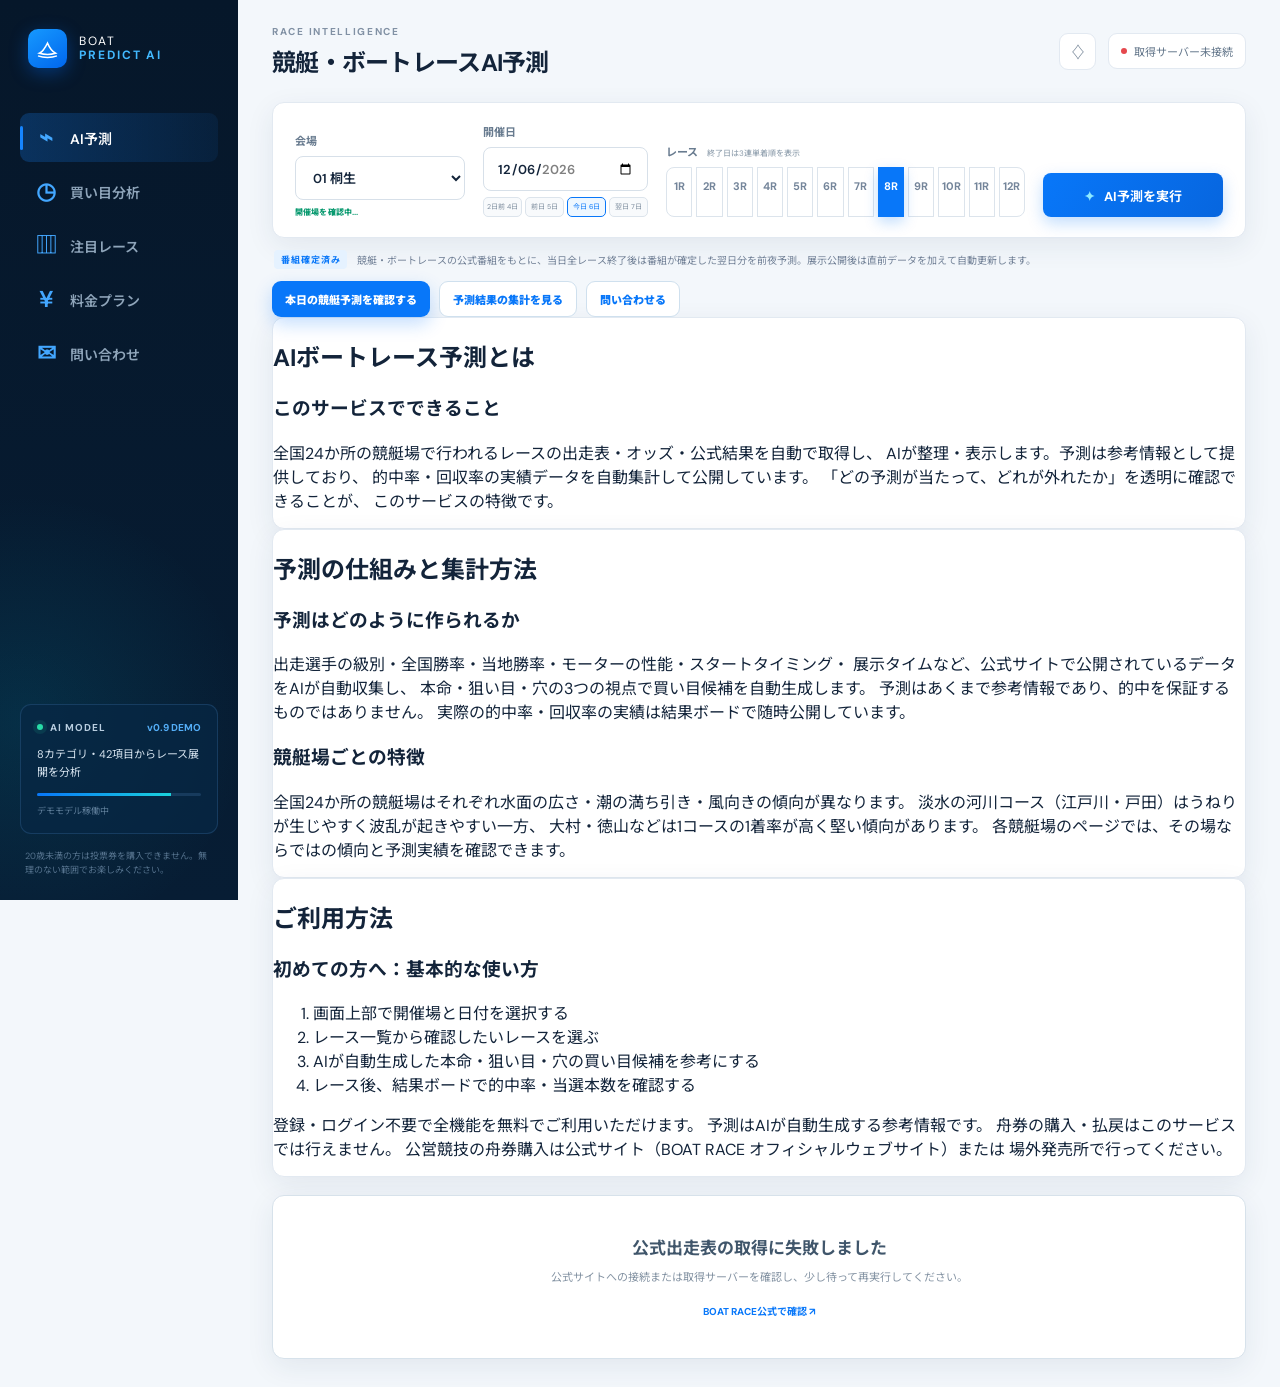
==== index.html @ f6630030 "Add files via upload" ====
<!doctype html>
<html lang="ja">
<head>
  <meta charset="UTF-8">
  <meta name="viewport" content="width=device-width, initial-scale=1.0">
  <meta name="description" content="全国24場対応のボートレース予測AI。競艇の出走表・公式結果・的中率を自動集計し、無料・登録不要で確認できます。まずは本日の開催場を選択。">
  <!-- CRO/SEO改修: 強み・対応エリア・行動喚起を含めてmeta descriptionを更新 -->
  <meta name="keywords" content="競艇,ボートレース,競艇予測,ボートレース予想,競艇AI,競艇予測屋,競艇予想AI,3連単予想">
  <meta name="robots" content="index,follow">
  <link rel="canonical" href="https://boat-predict-ai.onrender.com/">
  <meta property="og:type" content="website">
  <meta property="og:url" content="https://boat-predict-ai.onrender.com/">
  <meta property="og:title" content="競艇・ボートレース予測AI | BOAT PREDICT AI">
  <meta property="og:description" content="公式データ、天候、風、波、モーター、選手成績から競艇・ボートレースをAI分析。3連単の本命・狙い目・穴予測と期待値ランキングを確認できます。">
  <meta property="og:site_name" content="BOAT PREDICT AI">
  <meta name="twitter:card" content="summary">
  <title>ボートレース予測AI｜全レース自動集計・無料で予測と結果を確認</title>
  <!-- SEO改修: タイトルタグ最適化 - ターゲットKW「ボートレース予測」を文頭に配置 -->
  <!-- Google tag (gtag.js) -->
  <script async src="https://www.googletagmanager.com/gtag/js?id=G-NF2DHHM9C3"></script>
  <script>
    window.dataLayer = window.dataLayer || [];
    function gtag(){dataLayer.push(arguments);}
    gtag('js', new Date());
    gtag('config', 'G-NF2DHHM9C3');
  </script>
  <script type="application/ld+json">
  {
    "@context": "https://schema.org",
    "@type": "WebApplication",
    "name": "BOAT PREDICT AI",
    "url": "https://boat-predict-ai.onrender.com/",
    "applicationCategory": "SportsApplication",
    "operatingSystem": "Any",
    "description": "競艇・ボートレース予測AIが公式データ、天候、風、波、モーター、選手成績、展示情報を分析し、3連単の本命・狙い目・穴予測と期待値ランキングを表示します。",
    "offers": {
      "@type": "Offer",
      "price": "0",
      "priceCurrency": "JPY"
    }
  }
  </script>
  <!-- CRO/SEO改修: 運営実体・対応エリア・問い合わせ導線を機械可読化 -->
  <script type="application/ld+json">
  {
    "@context": "https://schema.org",
    "@graph": [
      {
        "@type": "Organization",
        "@id": "https://boat-predict-ai.onrender.com/#organization",
        "name": "BOAT PREDICT AI",
        "url": "https://boat-predict-ai.onrender.com/",
        "areaServed": {
          "@type": "Country",
          "name": "日本"
        },
        "contactPoint": {
          "@type": "ContactPoint",
          "contactType": "customer support",
          "url": "https://github.com/kegkeg4/boat-predict-ai/issues",
          "availableLanguage": ["ja"]
        }
      },
      {
        "@type": "Service",
        "@id": "https://boat-predict-ai.onrender.com/#service",
        "name": "競艇・ボートレース予測AI",
        "serviceType": "ボートレース予測データの自動集計・表示",
        "provider": {
          "@id": "https://boat-predict-ai.onrender.com/#organization"
        },
        "areaServed": "全国24か所のボートレース場",
        "description": "公式データをもとに、出走表・予測候補・公式結果・的中率・回収率を参考情報として自動集計します。"
      },
      {
        "@type": "Product",
        "@id": "https://boat-predict-ai.onrender.com/#product",
        "name": "BOAT PREDICT AI 無料版",
        "description": "登録不要で利用できる競艇・ボートレース予測の参考情報ツールです。",
        "brand": {
          "@id": "https://boat-predict-ai.onrender.com/#organization"
        },
        "offers": {
          "@type": "Offer",
          "price": "0",
          "priceCurrency": "JPY",
          "availability": "https://schema.org/InStock"
        }
      }
    ]
  }
  </script>
  <link rel="preconnect" href="https://fonts.googleapis.com">
  <link rel="preconnect" href="https://fonts.gstatic.com" crossorigin>
  <link href="https://fonts.googleapis.com/css2?family=DM+Sans:wght@400;500;600;700&family=Noto+Sans+JP:wght@400;500;600;700;800&display=swap" rel="stylesheet">
  <link rel="stylesheet" href="styles.css?v=20260715-cro-seo">
  <!-- CRO/SEO改修: ?v= バージョン文字列更新 -->
</head>
<body>
  <div class="app-shell">
    <aside class="sidebar">
      <a class="brand" href="#" aria-label="BOAT PREDICT AI ホーム">
        <span class="brand-mark">
          <svg viewBox="0 0 40 40" aria-hidden="true">
            <path d="M8 27c5-2 8-7 12-15 3 7 6 12 12 15-7 2-17 2-24 0Z"/>
            <path d="M6 31c8 3 20 3 28 0"/>
          </svg>
        </span>
        <span>BOAT<br><b>PREDICT AI</b></span>
      </a>

      <nav class="main-nav" aria-label="メインナビゲーション">
        <a class="nav-item active" href="#">
          <span class="nav-icon">⌁</span>
          AI予測
        </a>
        <a class="nav-item" href="#history">
          <span class="nav-icon">◷</span>
          買い目分析
        </a>
        <a class="nav-item" href="#raceRanking">
          <span class="nav-icon">▥</span>
          注目レース
        </a>
        <a class="nav-item" href="#plans">
          <span class="nav-icon">¥</span>
          料金プラン
        </a>
        <!-- CRO改修: 問い合わせ導線をサイドナビに追加 -->
        <a class="nav-item" href="#contact">
          <span class="nav-icon">✉</span>
          問い合わせ
        </a>
      </nav>

      <div class="model-card">
        <div class="model-head">
          <span class="pulse-dot"></span>
          AI MODEL
          <span>v0.9 DEMO</span>
        </div>
        <p>8カテゴリ・42項目からレース展開を分析</p>
        <div class="model-meter"><span></span></div>
        <small>デモモデル稼働中</small>
      </div>

      <p class="sidebar-note">20歳未満の方は投票券を購入できません。無理のない範囲でお楽しみください。</p>
    </aside>

    <main>
      <header class="topbar">
        <div>
          <p class="eyebrow">RACE INTELLIGENCE</p>
          <h1>競艇・ボートレースAI予測</h1>
        </div>
        <div class="top-actions">
          <button class="icon-button" aria-label="通知">♢</button>
          <div id="warmupStatus" class="status-chip"><span></span>データ更新済み</div>
        </div>
      </header>

      <section class="selection-panel">
        <div class="field">
          <label for="venue">会場</label>
          <div class="select-wrap">
            <select id="venue"></select>
          </div>
          <small id="venueStatusHint" class="venue-status-hint">● が本日開催あり</small>
        </div>
        <div class="field">
          <label for="raceDate">開催日</label>
          <div class="date-wrap">
            <input id="raceDate" type="date">
          </div>
          <div id="recentDates" class="recent-dates" aria-label="最近の開催日"></div>
        </div>
        <div class="field race-field">
          <span class="field-label">レース <small>終了日は3連単着順を表示</small></span>
          <div id="raceSelector" class="race-selector" role="group" aria-label="レース選択"></div>
        </div>
        <button id="predictButton" class="predict-button">
          <span class="button-spark">✦</span>
          AI予測を実行
        </button>
      </section>

      <div class="demo-notice">
        <b>番組確定済み</b>
        競艇・ボートレースの公式番組をもとに、当日全レース終了後は番組が確定した翌日分を前夜予測。展示公開後は直前データを加えて自動更新します。
      </div>

      <!-- CRO改修: ファーストビュー直下に主要CTAを追加 -->
      <div class="cta-strip" aria-label="主要アクション">
        <a class="cta-primary" href="#predictButton">本日の競艇予測を確認する</a>
        <a class="cta-secondary" href="#resultBoard">予測結果の集計を見る</a>
        <a class="cta-secondary" href="#contact">問い合わせる</a>
      </div>

      <!-- SEO改修: コンテンツ追加ブロック1 - サービス概要説明 -->
      <section class="card">
        <h2>AIボートレース予測とは</h2>
        <!-- SEO改修: H2統合 - 概要系H2をこのセクションに統合 -->
        <h3>このサービスでできること</h3>
        <p>
          全国24か所の競艇場で行われるレースの出走表・オッズ・公式結果を自動で取得し、
          AIが整理・表示します。予測は参考情報として提供しており、
          的中率・回収率の実績データを自動集計して公開しています。
          「どの予測が当たって、どれが外れたか」を透明に確認できることが、
          このサービスの特徴です。
        </p>
      </section>

      <!-- SEO改修: コンテンツ追加ブロック1 - 予測の仕組み説明 -->
      <section class="card">
        <h2>予測の仕組みと集計方法</h2>
        <!-- SEO改修: H2統合 - AI・技術系H2をこのセクションに統合 -->
        <h3>予測はどのように作られるか</h3>
        <p>
          出走選手の級別・全国勝率・当地勝率・モーターの性能・スタートタイミング・
          展示タイムなど、公式サイトで公開されているデータをAIが自動収集し、
          本命・狙い目・穴の3つの視点で買い目候補を自動生成します。
          予測はあくまで参考情報であり、的中を保証するものではありません。
          実際の的中率・回収率の実績は結果ボードで随時公開しています。
        </p>

        <h3>競艇場ごとの特徴</h3>
        <p>
          全国24か所の競艇場はそれぞれ水面の広さ・潮の満ち引き・風向きの傾向が異なります。
          淡水の河川コース（江戸川・戸田）はうねりが生じやすく波乱が起きやすい一方、
          大村・徳山などは1コースの1着率が高く堅い傾向があります。
          各競艇場のページでは、その場ならではの傾向と予測実績を確認できます。
        </p>
      </section>

      <!-- SEO改修: コンテンツ追加ブロック2 - 使い方説明 -->
      <section class="card">
        <h2>ご利用方法</h2>
        <!-- SEO改修: H2統合 - 使い方系H2をこのセクションに統合 -->
        <h3>初めての方へ：基本的な使い方</h3>
        <ol>
          <li>画面上部で開催場と日付を選択する</li>
          <li>レース一覧から確認したいレースを選ぶ</li>
          <li>AIが自動生成した本命・狙い目・穴の買い目候補を参考にする</li>
          <li>レース後、結果ボードで的中率・当選本数を確認する</li>
        </ol>
        <p>
          登録・ログイン不要で全機能を無料でご利用いただけます。
          予測はAIが自動生成する参考情報です。
          舟券の購入・払戻はこのサービスでは行えません。
          公営競技の舟券購入は公式サイト（BOAT RACE オフィシャルウェブサイト）または
          場外発売所で行ってください。
        </p>
      </section>

      <section id="loadingState" class="loading-state" hidden>
        <div class="radar">
          <span></span>
          <i></i>
        </div>
        <!-- SEO改修: H2統合 - UI状態見出しをH3へ変更 -->
        <h3>レースデータを解析中</h3>
        <p id="loadingMessage">選手コンディションを確認しています...</p>
        <div class="loading-bar"><span></span></div>
        <div class="skeleton-preview" aria-hidden="true">
          <div class="skeleton-card"></div>
          <div class="skeleton-card small"></div>
          <div class="skeleton-table">
            <span></span><span></span><span></span>
          </div>
        </div>
      </section>

      <section id="unavailableState" class="unavailable-state" hidden>
        <strong>公式出走表を未取得です</strong>
        <p>選手や成績を推測で表示せず、公式番組を取得できた開催だけ予測を表示します。</p>
        <a id="officialProgramLink" href="https://www.boatrace.jp/" target="_blank" rel="noreferrer">BOAT RACE公式で確認 ↗</a>
      </section>

      <div id="dashboard">
        <section id="rainbowManshuBanner" class="rainbow-manshu-banner" hidden></section>

        <section id="resultCard" class="card result-card" hidden>
          <div class="card-heading">
            <div>
              <p class="eyebrow">OFFICIAL RESULT</p>
              <!-- SEO改修: H2統合 - 既存カード見出しをH3へ変更 -->
              <h3>確定結果と予測比較</h3>
            </div>
            <span id="resultHitBadge" class="result-hit-badge"></span>
          </div>
          <div class="result-grid">
            <div>
              <small>確定着順</small>
              <div id="officialResult" class="official-result"></div>
            </div>
            <div class="result-stat">
              <small>3連単払戻</small>
              <strong id="resultPayout"></strong>
            </div>
            <div class="result-stat">
              <small>予測順位</small>
              <strong id="resultPredictionRank"></strong>
            </div>
            <div class="result-stat">
              <small>予測時点の評価</small>
              <strong id="resultEvaluation"></strong>
            </div>
          </div>
          <p id="resultComment" class="result-comment"></p>
        </section>

        <section class="race-summary">
          <div>
            <p id="summaryMeta" class="eyebrow"></p>
            <div class="race-title-line">
              <!-- SEO改修: H2統合 - 動的レース見出しをH3へ変更 -->
              <h3 id="summaryTitle"></h3>
              <p id="summaryTime" class="race-time"></p>
              <span id="raceTypeBadge" class="race-type-badge"></span>
            </div>
            <div id="predictionPhase" class="prediction-phase"></div>
            <p id="raceTypeDescription" class="race-type-description"></p>
            <div class="race-tendency">
              <span class="tendency-chip solid">堅め度 <b id="currentSolidScore"></b></span>
              <span class="tendency-chip upset">穴気配度 <b id="currentUpsetScore"></b></span>
            </div>
          </div>
          <div class="condition-grid">
            <div class="condition">
              <span class="condition-icon weather-icon">☀</span>
              <div><small>天候</small><strong id="weatherValue"></strong></div>
            </div>
            <div class="condition">
              <span class="condition-icon">↗</span>
              <div><small>風向・風速</small><strong id="windValue"></strong></div>
            </div>
            <div class="condition">
              <span class="condition-icon">≈</span>
              <div><small>波高</small><strong id="waveValue"></strong></div>
            </div>
            <div class="condition">
              <span class="condition-icon">◎</span>
              <div><small>水面傾向</small><strong id="waterValue"></strong></div>
            </div>
          </div>
        </section>

        <section id="betDecisionCard" class="bet-decision-card">
          <div>
            <p class="eyebrow">BET DECISION</p>
            <!-- SEO改修: H2統合 - 既存カード見出しをH3へ変更 -->
            <h3>勝負判定 <span id="betDecisionLabel">判定中</span></h3>
          </div>
          <div class="bet-decision-body">
            <strong id="betDecisionAction">公式データを確認中</strong>
            <p id="betDecisionReason">期待値・堅め度・穴気配・水面条件から買う/見送るを判定します。</p>
          </div>
          <div id="betDecisionTickets" class="bet-decision-tickets"></div>
        </section>

        <section class="prediction-layout">
          <div class="card main-prediction">
            <div class="card-heading">
              <div>
                <p class="eyebrow">AI PREDICTION</p>
                <!-- SEO改修: H2統合 - 既存カード見出しをH3へ変更 -->
                <h3 id="predictionHeading">着順予測</h3>
              </div>
              <div id="confidenceBadge" class="confidence-badge"></div>
            </div>
            <div id="predictionRows" class="prediction-rows"></div>
          </div>

          <div class="right-stack">
            <div class="card ticket-card">
              <div class="card-heading">
                <div>
                  <p class="eyebrow">RECOMMENDED</p>
                  <!-- SEO改修: H2統合 - 既存カード見出しをH3へ変更 -->
                  <h3 id="ticketHeading">本命・狙い・穴予測</h3>
                </div>
                <span class="ticket-type">3連単</span>
              </div>
              <div class="ticket-section solid-ticket-section">
                <div class="ticket-section-title"><b>本命5点</b><span>確率・公式評価を優先</span></div>
                <div id="solidTicket" class="main-ticket"></div>
                <div id="solidSubTickets" class="sub-tickets"></div>
              </div>
              <div class="ticket-section aim-ticket-section">
                <div class="ticket-section-title"><b>狙い目3点</b><span>確率と配当妙味のバランス</span></div>
                <div id="aimTicket" class="main-ticket aim-main-ticket"></div>
                <div id="aimSubTickets" class="sub-tickets"></div>
              </div>
              <div class="ticket-section upset-ticket-section">
                <div class="ticket-section-title"><b>穴3点</b><span>荒れ筋・高配当候補</span></div>
                <div id="upsetTicket" class="main-ticket upset-main-ticket"></div>
                <div id="upsetSubTickets" class="sub-tickets"></div>
              </div>
              <div class="ticket-section exacta-ticket-section">
                <div class="ticket-section-title"><b>2連単3点</b><span>コロガシ用・1着2着勝負</span></div>
                <div id="exactaMainTicket" class="main-ticket exacta-main-ticket"></div>
                <div id="exactaSubTickets" class="sub-tickets"></div>
              </div>
              <p id="ticketStrategyNote" class="ticket-note">本命5点・狙い目3点・穴3点・2連単3点で、高配当と当選本数を検証します。</p>
            </div>

          </div>
        </section>

        <section class="card racer-card">
          <div class="card-heading">
            <div>
              <p class="eyebrow">RACER ANALYSIS</p>
              <!-- SEO改修: H2統合 - 既存カード見出しをH3へ変更 -->
              <h3>出走選手データ</h3>
            </div>
            <div class="legend"><span>AI評価</span><i></i><span>人気</span></div>
          </div>
          <div class="table-wrap">
            <table>
              <thead>
                <tr>
                  <th>艇</th>
                  <th>選手</th>
                  <th>級別</th>
                  <th>全国勝率</th>
                  <th>当地勝率</th>
                  <th>モーター</th>
                  <th>展示</th>
                  <th>展示補正</th>
                  <th>水面補正</th>
                  <th>号艇別1着率</th>
                  <th>公式印</th>
                  <th>AI評価</th>
                  <th>人気</th>
                  <th>AIひとこと分析</th>
                </tr>
              </thead>
              <tbody id="racerTable"></tbody>
            </table>
          </div>
          <p class="comment-disclaimer">「AIひとこと分析」は公開成績・展示・モーター・当地相性から作成した要約で、選手本人の発言ではありません。</p>
        </section>

        <section class="card insight-card">
          <div class="card-heading">
            <div>
              <p class="eyebrow">AI INSIGHT</p>
              <!-- SEO改修: H2統合 - 既存カード見出しをH3へ変更 -->
              <h3>展開シナリオ</h3>
            </div>
            <span class="spark-icon">✦</span>
          </div>
          <p id="scenarioText" class="scenario-text"></p>
          <div id="keyFactors" class="factor-list"></div>
        </section>

        <section id="history" class="card value-card premium-feature">
          <div class="card-heading">
            <div>
              <p class="eyebrow">VALUE ANALYSIS</p>
              <!-- SEO改修: H2統合 - 既存カード見出しをH3へ変更 -->
              <h3>3連単 期待値ランキング</h3>
            </div>
            <div class="value-legend">
              <span>予測確率 × 公式オッズ</span>
              <b>本命・狙い・穴</b>
            </div>
          </div>
          <p class="section-description">的中確率だけでなく、取得できた公式3連単オッズとのバランスから買い目の妙味を比較します。</p>
          <div id="valuePicks" class="value-picks"></div>
          <p class="data-caution">無料表示では一部表示。プレミアムでは本命5点・狙い目3点・穴3点、公式オッズ反映・展示後再計算を開放します。</p>
        </section>

        <section id="raceRanking" class="card ranking-card">
          <div class="card-heading">
            <div>
              <p class="eyebrow">RACE PICKUP</p>
              <!-- SEO改修: H2統合 - 既存カード見出しをH3へ変更 -->
              <h3>この会場の注目レース</h3>
            </div>
            <div class="ranking-tabs" role="group" aria-label="注目レース種別">
              <button class="ranking-tab active" type="button" data-ranking="solid">堅め</button>
              <button class="ranking-tab" type="button" data-ranking="upset">穴気配</button>
            </div>
          </div>
          <p id="rankingDescription" class="section-description"></p>
          <div id="raceRankingList" class="race-ranking-list"></div>
        </section>

        <section class="card official-card">
          <div class="official-source">
            <div>
              <p class="eyebrow">BOAT RACE OFFICIAL SIGNAL</p>
              <!-- SEO改修: H2統合 - 既存カード見出しをH3へ変更 -->
              <h3>公式コンピューター予想</h3>
            </div>
            <a id="officialSourceLink" class="official-link" href="https://www.boatrace.jp/" target="_blank" rel="noreferrer">公式ページを確認 ↗</a>
          </div>
          <div class="official-content">
            <div class="official-focus">
              <small>公式評価の軸</small>
              <div id="officialFocusBoats"></div>
            </div>
            <div class="official-stat">
              <small>当サイトAIとの一致度</small>
              <strong id="officialAgreement"></strong>
              <span id="officialAgreementLabel"></span>
            </div>
            <div class="official-stat">
              <small>総合予測への配分</small>
              <strong>25%</strong>
              <span>独立シグナルとして加点</span>
            </div>
            <p id="officialSummary" class="official-summary"></p>
          </div>
          <p class="official-note">出走選手・登録番号・級別・全国／当地勝率・平均ST・モーター成績・締切時刻はBOAT RACE公式出走表の値です。公式評価信号はコンピューター予想を参照する設計です。</p>
        </section>

        <section id="performance" class="card performance-card premium-feature" hidden aria-hidden="true">
          <div class="daily-performance-head">
            <div>
              <p class="eyebrow">TODAY RESULT</p>
              <!-- SEO改修: H2統合 - 既存カード見出しをH3へ変更 -->
              <h3>本日の予測成績</h3>
            </div>
            <span id="dailyPerformanceStatus">集計中</span>
          </div>
          <div class="learning-note">
            <b>学習方針</b>
            公式結果と本命5点・狙い目3点・穴3点を毎レース比較し、外れ方を蓄積します。勝率改善はこの履歴から「会場・風・波・展示・公式予想・コース」の重みを調整していく設計にします。
          </div>
          <div class="daily-performance-grid">
            <div class="daily-stat">
              <small>予測対象</small>
              <strong id="dailyPredictedCount">0</strong>
              <span>レース</span>
            </div>
            <div class="daily-stat">
              <small>判定済み</small>
              <strong id="dailyJudgedCount">0</strong>
              <span>レース</span>
            </div>
            <div class="daily-stat hit">
              <small>7点内的中</small>
              <strong id="dailyExactHits">0</strong>
              <span id="dailyExactRate">0%</span>
            </div>
            <div class="daily-stat target">
              <small>目標40%まで</small>
              <strong id="dailyTargetGap">0</strong>
              <span id="dailyTargetLabel">集計待ち</span>
            </div>
            <div class="daily-stat quinella">
              <small>2連単的中</small>
              <strong id="dailyExactaHits">0</strong>
              <span id="dailyExactaRate">0%</span>
            </div>
            <div class="daily-stat axis">
              <small>1着的中</small>
              <strong id="dailyLeaderHits">0</strong>
              <span id="dailyLeaderRate">0%</span>
            </div>
          </div>
          <p id="dailyPerformanceNote" class="daily-performance-note"></p>
          <div id="performanceRaceList" class="performance-race-list"></div>
          <div class="simulated-profit-card">
            <div class="simulated-profit-head">
              <div>
                <p class="eyebrow">SIMULATION</p>
                <h3>予測通り買っていた場合のカテゴリ別収支</h3>
              </div>
              <span id="simulatedTotalSummary">全体 0円</span>
            </div>
            <div id="strategyProfitGrid" class="strategy-profit-grid"></div>
            <p id="simulatedProfitNote" class="simulated-profit-note"></p>
          </div>
        </section>

        <section id="resultBoard" class="card result-board-card premium-feature">
          <div class="result-board-head">
            <div>
              <p class="eyebrow">RESULT BOARD</p>
              <!-- SEO改修: H2統合 - 既存カード見出しをH3へ変更 -->
              <h3>12レース予測結果当選発表</h3>
            </div>
            <span id="resultBoardStatus">読込中</span>
          </div>
          <p class="result-board-note">当選時は払戻金額ではなく倍率だけを表示します。未確定レースは当選本数・的中率・回収率の集計から外します。</p>
          <div id="resultBoardSummary" class="result-board-summary"></div>
          <div id="resultBoardRaces" class="result-board-races"></div>
        </section>

        <!-- CRO改修: 事例・実績確認後のCTAを追加 -->
        <section class="card cta-card">
          <div>
            <p class="eyebrow">NEXT ACTION</p>
            <h3>気になる会場の予測と結果を続けて確認できます</h3>
            <p>平和島・江戸川・戸田など、荒れやすい会場も含めて全国24場の予測候補と公式結果を参考情報として確認できます。</p>
          </div>
          <a class="cta-primary" href="#predictButton">会場を選んで予測を見る</a>
        </section>

        <section id="plans" class="plan-panel">
          <div class="plan-copy">
            <p class="eyebrow">FREE / PREMIUM</p>
            <!-- SEO改修: H2統合 - 既存カード見出しをH3へ変更 -->
            <h3>無料で試して、深い分析はプレミアムへ</h3>
            <p>予測画面を優先し、料金案内は確認したい時だけ見られる位置に移しました。</p>
          </div>
          <div class="plan-cards">
            <article class="plan-card free">
              <span>FREE</span>
              <strong>無料</strong>
              <ul>
                <li>✅ 基本予測</li>
                <li>✅ 注目レース</li>
                <li>✅ 上位3点</li>
                <li>❌ 成績分析</li>
                <li>❌ 展示後更新</li>
              </ul>
            </article>
            <article class="plan-card premium">
              <span>PREMIUM</span>
              <strong>月額 980円</strong>
              <ul>
                <li>✅ 基本予測</li>
                <li>✅ 注目レース</li>
                <li>✅ 本命5点・狙い目3点・穴3点</li>
                <li>✅ 成績分析</li>
                <li>✅ 展示後更新</li>
              </ul>
            </article>
          </div>
          <div class="plan-actions" role="group" aria-label="表示プラン切り替え">
            <button id="freePlanButton" class="plan-action active" type="button">無料表示</button>
            <button id="premiumPlanButton" class="plan-action" type="button">プレミアム表示デモ</button>
          </div>
        </section>

        <!-- CRO/AI引用改修: 所在地・対応エリア・問い合わせ先を明示 -->
        <section id="contact" class="card contact-card">
          <div class="card-heading">
            <div>
              <p class="eyebrow">CONTACT / AREA</p>
              <h3>運営者情報・お問い合わせ</h3>
            </div>
            <a class="cta-primary" href="https://github.com/kegkeg4/boat-predict-ai/issues" target="_blank" rel="noreferrer">問い合わせフォームを開く</a>
          </div>
          <div class="contact-grid">
            <div>
              <small>サイト名</small>
              <strong>BOAT PREDICT AI</strong>
              <p>競艇・ボートレースの公式データをもとに、予測候補と結果検証を自動集計するオンラインサービスです。</p>
            </div>
            <div>
              <small>所在地・対応エリア</small>
              <strong>日本 / 全国24場対応</strong>
              <p>桐生・戸田・江戸川・平和島・大村など、全国のボートレース場を対象にしています。</p>
            </div>
            <div>
              <small>問い合わせ方法</small>
              <strong>Webフォーム</strong>
              <p>不具合報告・改善要望は問い合わせフォームから送信できます。電話受付は現在行っていません。</p>
            </div>
          </div>
        </section>

        <!-- SEO改修: FAQセクション追加 - FAQPage構造化データと連動 -->
        <section id="faq" class="card">
          <h2>よくあるご質問</h2>
          <!-- SEO改修: H2新規追加 - FAQPage構造化データと連動 -->
          <dl>
            <dt>このサービスは無料ですか？</dt>
            <dd>はい、全機能を無料でご利用いただけます。登録・ログインも不要です。</dd>

            <dt>AIはどのように予測しているのですか？</dt>
            <dd>
              出走選手の勝率・級別・モーター性能・スタートタイミング・展示タイムなど、
              ボートレース公式サイトで公開されているデータをもとに、
              AIが買い目候補を自動生成しています。予測は参考情報であり、的中を保証するものではありません。
            </dd>

            <dt>予測の的中率はどのくらいですか？</dt>
            <dd>
              的中率・回収率の実績はサービス内の結果ボードで随時公開しています。
              現在検証中のサービスであり、特定の的中率を保証するものではありません。
            </dd>

            <dt>全国の競艇場に対応していますか？</dt>
            <dd>全国24か所すべての競艇場に対応しています。</dd>

            <dt>スマートフォンでも使えますか？</dt>
            <dd>はい、スマートフォン・タブレット・PCのすべてに対応しています。</dd>

            <dt>予測が表示されない場合はどうすればよいですか？</dt>
            <dd>
              開催日・会場の選択を確認してください。レース開催がない日・会場では
              予測が表示されません。また公式データの取得に時間がかかる場合があります。
            </dd>

            <dt>舟券の購入はできますか？</dt>
            <dd>
              このサービスで舟券の購入・払戻は行えません。
              舟券の購入はボートレース公式サイトまたは場外発売所をご利用ください。
            </dd>

            <dt>予測はいつ更新されますか？</dt>
            <dd>
              出走表・オッズは公式データをもとに自動更新されます。
              予測はレース開催日の番組表が確定した後、自動的に生成されます。
            </dd>
          </dl>
        </section>

        <footer>
          <p>予測は的中を保証するものではありません。投票はご自身の判断と責任で行ってください。</p>
          <p>BOAT PREDICT AI / PROTOTYPE</p>
        </footer>
      </div>
    </main>
  </div>

  <script src="app.js?v=20260715-cro-seo"></script>
  <!-- CRO/SEO改修: ?v= バージョン文字列更新 -->
  <!-- SEO改修: FAQPage構造化データ追加 - リッチリザルト獲得のため -->
  <script type="application/ld+json">
  {
    "@context": "https://schema.org",
    "@type": "FAQPage",
    "mainEntity": [
      {
        "@type": "Question",
        "name": "このサービスは無料ですか？",
        "acceptedAnswer": {
          "@type": "Answer",
          "text": "はい、全機能を無料でご利用いただけます。登録・ログインも不要です。"
        }
      },
      {
        "@type": "Question",
        "name": "AIはどのように予測しているのですか？",
        "acceptedAnswer": {
          "@type": "Answer",
          "text": "出走選手の勝率・級別・モーター性能・スタートタイミング・展示タイムなど、ボートレース公式サイトで公開されているデータをもとに、AIが買い目候補を自動生成しています。予測は参考情報であり、的中を保証するものではありません。"
        }
      },
      {
        "@type": "Question",
        "name": "予測の的中率はどのくらいですか？",
        "acceptedAnswer": {
          "@type": "Answer",
          "text": "的中率・回収率の実績はサービス内の結果ボードで随時公開しています。現在検証中のサービスであり、特定の的中率を保証するものではありません。"
        }
      },
      {
        "@type": "Question",
        "name": "全国の競艇場に対応していますか？",
        "acceptedAnswer": {
          "@type": "Answer",
          "text": "全国24か所すべての競艇場に対応しています。"
        }
      },
      {
        "@type": "Question",
        "name": "舟券の購入はできますか？",
        "acceptedAnswer": {
          "@type": "Answer",
          "text": "このサービスで舟券の購入・払戻は行えません。舟券の購入はボートレース公式サイトまたは場外発売所をご利用ください。"
        }
      }
    ]
  }
  </script>
</body>
</html>
---- styles.css ----
:root {
  --navy: #07192c;
  --navy-2: #0d263f;
  --blue: #0877f9;
  --blue-soft: #eaf4ff;
  --cyan: #00b7d8;
  --ink: #13243a;
  --muted: #718096;
  --line: #e2e9f1;
  --bg: #f3f7fb;
  --white: #fff;
  --red: #e8334a;
  --yellow: #f2cf29;
  --green: #10a979;
  --shadow: 0 8px 28px rgba(20, 50, 84, .08);
}

* { box-sizing: border-box; }

html { scroll-behavior: smooth; }

body {
  margin: 0;
  color: var(--ink);
  background: var(--bg);
  font-family: "DM Sans", "Noto Sans JP", sans-serif;
  -webkit-font-smoothing: antialiased;
}

button, input, select { font: inherit; }
button, select { cursor: pointer; }

.app-shell {
  min-height: 100vh;
  display: grid;
  grid-template-columns: 238px minmax(0, 1fr);
}

.sidebar {
  position: fixed;
  inset: 0 auto 0 0;
  width: 238px;
  z-index: 5;
  display: flex;
  flex-direction: column;
  padding: 29px 20px 22px;
  color: #fff;
  background:
    radial-gradient(circle at 10% 80%, rgba(0, 183, 216, .12), transparent 30%),
    linear-gradient(180deg, #06172a, #071d34);
}

.brand {
  display: flex;
  align-items: center;
  gap: 12px;
  margin: 0 8px 45px;
  color: #fff;
  font-size: 12px;
  line-height: 1.1;
  letter-spacing: .16em;
  text-decoration: none;
}

.brand b { color: #42b9ff; }

.brand-mark {
  width: 39px;
  height: 39px;
  display: grid;
  place-items: center;
  border-radius: 10px;
  background: linear-gradient(145deg, #1699ff, #0066ed);
  box-shadow: 0 5px 18px rgba(0, 111, 255, .35);
}

.brand-mark svg { width: 27px; fill: none; stroke: white; stroke-width: 2.2; }

.main-nav { display: grid; gap: 5px; }

.nav-item {
  display: flex;
  align-items: center;
  gap: 13px;
  padding: 13px 15px;
  border-radius: 9px;
  color: #8fa5ba;
  font-size: 14px;
  font-weight: 600;
  text-decoration: none;
  transition: .2s ease;
}

.nav-item:hover { color: #fff; background: rgba(255,255,255,.05); }
.nav-item.active { color: #fff; background: linear-gradient(90deg, rgba(22, 133, 255, .24), rgba(22, 133, 255, .08)); }
.nav-item.active::before { content: ""; position: absolute; left: 20px; width: 3px; height: 24px; border-radius: 4px; background: #1685ff; }
.nav-icon { width: 22px; color: #43a7ff; font-size: 23px; line-height: 1; text-align: center; }

.model-card {
  margin-top: auto;
  padding: 16px;
  border: 1px solid rgba(104, 180, 255, .16);
  border-radius: 11px;
  background: rgba(7, 39, 68, .75);
}

.model-head { display: flex; align-items: center; gap: 7px; color: #b9cee0; font-size: 10px; font-weight: 700; letter-spacing: .1em; }
.model-head span:last-child { margin-left: auto; color: #54aef7; letter-spacing: 0; }
.pulse-dot { width: 6px; height: 6px; border-radius: 50%; background: #28dba8; box-shadow: 0 0 0 4px rgba(40,219,168,.1); }
.model-card p { margin: 11px 0; color: #d9e6f1; font-size: 11px; line-height: 1.7; }
.model-meter { height: 3px; border-radius: 4px; background: #173b5d; overflow: hidden; }
.model-meter span { display: block; width: 82%; height: 100%; background: linear-gradient(90deg, #0877f9, #1ad2dc); }
.model-card small { display: block; margin-top: 8px; color: #5f7e9a; font-size: 9px; }
.sidebar-note { margin: 16px 5px 0; color: #55728d; font-size: 9px; line-height: 1.55; }

main { grid-column: 2; min-width: 0; padding: 0 34px 28px; }

.topbar {
  height: 102px;
  display: flex;
  align-items: center;
  justify-content: space-between;
}

.eyebrow { margin: 0 0 5px; color: #8191a4; font-size: 10px; font-weight: 700; letter-spacing: .17em; }
.topbar h1 { margin: 0; font-size: 24px; letter-spacing: -.03em; }
.top-actions { display: flex; align-items: center; gap: 12px; }
.icon-button { width: 37px; height: 37px; border: 1px solid var(--line); border-radius: 9px; color: #6c7d90; background: #fff; }
.status-chip { display: flex; align-items: center; gap: 7px; padding: 9px 12px; border: 1px solid var(--line); border-radius: 9px; color: #64778b; background: #fff; font-size: 11px; }
.status-chip span { width: 6px; height: 6px; border-radius: 50%; background: #13bc84; }
.status-chip.is-warming span { background: #f5a524; }
.status-chip.is-error span { background: #e5484d; }

.selection-panel {
  display: grid;
  grid-template-columns: 170px 165px minmax(300px, 1fr) 180px;
  gap: 18px;
  align-items: end;
  padding: 20px 22px;
  border: 1px solid var(--line);
  border-radius: 12px;
  background: #fff;
  box-shadow: var(--shadow);
}

.field label, .field-label { display: block; margin-bottom: 8px; color: #687b8f; font-size: 11px; font-weight: 700; }
.field input, .field select {
  width: 100%;
  height: 44px;
  padding: 0 13px;
  border: 1px solid #d7e0e9;
  border-radius: 8px;
  outline: none;
  color: var(--ink);
  background: #fff;
  font-size: 13px;
  font-weight: 600;
}
.field input:focus, .field select:focus { border-color: #7ab9ff; box-shadow: 0 0 0 3px rgba(8,119,249,.08); }
.field-label small { margin-left: 6px; color: #9aa8b5; font-size: 8px; font-weight: 500; }
.venue-status-hint { display: block; margin-top: 6px; color: #0a9a70; font-size: 8px; font-weight: 800; letter-spacing: .02em; }
.recent-dates { display: grid; grid-template-columns: repeat(4, 1fr); gap: 3px; margin-top: 6px; }
.recent-date { min-width: 0; padding: 5px 3px; border: 1px solid #dce4ec; border-radius: 5px; color: #7b8b9c; background: #f8fafc; font-size: 7px; line-height: 1.2; }
.recent-date span, .recent-date b { display: block; white-space: nowrap; }
.recent-date b { margin-top: 2px; color: #0b986f; font-size: 6px; }
.recent-date:hover { border-color: #9cc9f8; color: #0877f9; }
.recent-date.active { border-color: #0877f9; color: #0877f9; background: #eef7ff; }
.recent-date.has-results { border-color: #b9e3d5; background: #f0fbf7; }
.recent-date.active.has-results { border-color: #10a979; box-shadow: 0 0 0 2px rgba(16,169,121,.08); }

.race-selector {
  display: grid;
  grid-template-columns: repeat(12, minmax(22px, 1fr));
  gap: 4px;
}

.race-button {
  height: 50px;
  padding: 0;
  border: 1px solid #dce4ec;
  color: #74859a;
  background: #fff;
  font-size: 11px;
  font-weight: 700;
}
.race-number, .race-result { display: block; }
.race-result { min-height: 9px; margin-top: 3px; color: #10a979; font-size: 7px; letter-spacing: .02em; }
.race-button.verified { border-color: #b7e2d4; background: #f3fbf8; }
.race-button.verified.active .race-result { color: #b9f7e4; }
.race-button:first-child { border-radius: 8px 0 0 8px; }
.race-button:last-child { border-radius: 0 8px 8px 0; }
.race-button:hover { color: var(--blue); background: #f5faff; }
.race-button.active { position: relative; z-index: 1; border-color: var(--blue); color: #fff; background: var(--blue); box-shadow: 0 5px 14px rgba(8,119,249,.25); }
.race-button.completed { color: #738294; background: #f2f5f8; }
.race-button.completed:not(.verified)::after { content: ""; display: block; width: 4px; height: 4px; margin: 2px auto 0; border-radius: 50%; background: #10a979; }
.race-button.completed.active { color: #fff; background: #53687d; border-color: #53687d; box-shadow: 0 5px 14px rgba(67,87,107,.22); }
.race-button.completed.active::after { background: #77efc9; }

.predict-button {
  height: 44px;
  border: 0;
  border-radius: 8px;
  color: #fff;
  background: linear-gradient(120deg, #0877f9, #0766df);
  box-shadow: 0 6px 16px rgba(8,119,249,.25);
  font-size: 13px;
  font-weight: 700;
  transition: transform .18s, box-shadow .18s;
}
.predict-button:hover { transform: translateY(-1px); box-shadow: 0 9px 22px rgba(8,119,249,.32); }
.predict-button:active { transform: translateY(0); }
.button-spark { margin-right: 6px; color: #8eeaff; }

.demo-notice {
  display: flex;
  align-items: center;
  gap: 10px;
  margin: 12px 2px 0;
  color: #718096;
  font-size: 10px;
}
.demo-notice b { padding: 3px 7px; border-radius: 4px; color: #0877f9; background: #e5f2ff; font-size: 9px; letter-spacing: .1em; }

/* CRO改修: ファーストビュー・実績下・問い合わせへのCTA導線を追加 */
.cta-strip {
  display: flex;
  flex-wrap: wrap;
  align-items: center;
  gap: 9px;
  margin: 12px 0 0;
}
.cta-primary,
.cta-secondary {
  display: inline-flex;
  align-items: center;
  justify-content: center;
  min-height: 36px;
  padding: 9px 13px;
  border-radius: 9px;
  font-size: 11px;
  font-weight: 900;
  text-decoration: none;
  transition: .2s ease;
}
.cta-primary {
  color: #fff;
  background: #0877f9;
  box-shadow: 0 7px 18px rgba(8,119,249,.24);
}
.cta-primary:hover { transform: translateY(-1px); box-shadow: 0 10px 22px rgba(8,119,249,.3); }
.cta-secondary {
  border: 1px solid #cfe0ee;
  color: #0877f9;
  background: #fff;
}
.cta-secondary:hover { background: #f4f9ff; }

.plan-panel {
  display: grid;
  grid-template-columns: minmax(0, 1.15fr) minmax(320px, .85fr) auto;
  gap: 14px;
  align-items: center;
  margin-top: 14px;
  padding: 18px 20px;
  border: 1px solid #d9e5f0;
  border-radius: 12px;
  background: linear-gradient(135deg, #fff, #f3f9ff);
  box-shadow: var(--shadow);
}
/* SEO改修: H2統合後も既存見出しデザインを維持 */
.plan-copy h2, .plan-copy h3 { margin: 0; font-size: 18px; letter-spacing: -.02em; }
.plan-copy p:last-child { margin: 7px 0 0; color: #65778a; font-size: 10px; line-height: 1.6; }
.plan-cards { display: grid; grid-template-columns: 1fr 1fr; gap: 8px; }
.plan-card { padding: 12px; border: 1px solid #e0e8f0; border-radius: 9px; background: #fff; }
.plan-card span { display: block; margin-bottom: 5px; color: #8d9aa8; font-size: 8px; font-weight: 800; letter-spacing: .12em; }
.plan-card strong { display: block; font-size: 15px; }
.plan-card p { margin: 6px 0 0; color: #8493a4; font-size: 9px; line-height: 1.45; }
.plan-card ul { display: grid; gap: 5px; margin: 9px 0 0; padding: 0; list-style: none; color: #607286; font-size: 9px; line-height: 1.35; }
.plan-card.premium { border-color: #7dbbff; background: linear-gradient(145deg, #e8f5ff, #fff 45%, #eef7ff); box-shadow: 0 12px 26px rgba(8,119,249,.13); }
.plan-card.premium span, .plan-card.premium strong { color: #0877f9; }
.plan-actions { display: grid; gap: 6px; }
.plan-action { min-width: 112px; padding: 8px 10px; border: 1px solid #cfe0ee; border-radius: 7px; color: #617489; background: #fff; font-size: 9px; font-weight: 800; }
.plan-action.active, #premiumPlanButton { border-color: #0877f9; color: #fff; background: #0877f9; box-shadow: 0 4px 12px rgba(8,119,249,.2); }
#freePlanButton:not(.active) { color: #617489; background: #fff; box-shadow: none; }

.race-summary {
  display: flex;
  justify-content: space-between;
  align-items: center;
  min-height: 118px;
  padding: 22px 4px 18px;
}
.rainbow-manshu-banner {
  position: relative;
  display: flex;
  align-items: center;
  justify-content: space-between;
  gap: 14px;
  margin-bottom: 14px;
  padding: 16px 18px;
  border-radius: 14px;
  color: #fff;
  background: linear-gradient(90deg, #ff2f6d, #ff9f1c, #ffe600, #12d176, #00a8ff, #725cff, #ff2f6d);
  background-size: 260% 100%;
  box-shadow: 0 18px 45px rgba(255, 80, 120, .24);
  animation: rainbow-flow 5s linear infinite;
  overflow: hidden;
}
.gold-hit-banner {
  color: #3b2a00;
  background: linear-gradient(135deg, #fff8d2, #ffd86b, #b88010, #fff0a6);
  background-size: 220% 100%;
  box-shadow: 0 18px 45px rgba(206, 151, 32, .24);
}
.gold-hit-banner::after { background: rgba(255, 255, 255, .18); }
.gold-hit-banner .eyebrow { color: rgba(55, 38, 0, .7); }
.gold-hit-banner strong {
  color: #fff4b8;
  text-shadow: 0 1px 0 #5f4300, 0 0 14px rgba(255, 236, 126, .85);
  -webkit-text-stroke: .4px #604400;
}
.gold-hit-banner span { color: #4a3500; }
.gold-hit-banner .manshu-list b { color: #3b2a00; background: rgba(255,255,255,.38); }
.rainbow-manshu-banner::after {
  content: "";
  position: absolute;
  inset: 1px;
  border-radius: 13px;
  background: rgba(8, 18, 38, .18);
  pointer-events: none;
}
.rainbow-manshu-banner > * { position: relative; z-index: 1; }
.rainbow-manshu-banner .eyebrow { margin: 0 0 4px; color: rgba(255,255,255,.82); }
.rainbow-manshu-banner strong { display: block; font-size: 22px; letter-spacing: -.03em; }
.rainbow-manshu-banner span { display: block; margin-top: 3px; font-size: 11px; font-weight: 800; }
.manshu-list { display: flex; flex-wrap: wrap; justify-content: flex-end; gap: 6px; max-width: 48%; }
.manshu-list b { padding: 5px 7px; border-radius: 999px; background: rgba(255,255,255,.22); font-size: 9px; white-space: nowrap; }
@keyframes rainbow-flow {
  from { background-position: 0% 50%; }
  to { background-position: 260% 50%; }
}
/* SEO改修: H2統合後も既存見出しデザインを維持 */
.race-summary h2, .race-summary h3 { display: inline; margin: 0 11px 0 0; font-size: 21px; }
.race-time { display: inline; color: #708196; font-size: 12px; font-weight: 600; }
.race-title-line { display: flex; align-items: center; flex-wrap: wrap; gap: 8px; }
.race-type-badge { padding: 5px 9px; border-radius: 999px; font-size: 9px; font-weight: 800; }
.race-type-badge.solid { color: #0877f9; background: #e7f3ff; }
.race-type-badge.balanced { color: #8a6810; background: #fff5d7; }
.race-type-badge.upset { color: #d14a5a; background: #fff0f2; }
.race-type-description { margin: 8px 0 0; color: #8190a1; font-size: 10px; }
.prediction-phase { display: inline-flex; align-items: center; gap: 7px; margin-top: 8px; padding: 5px 8px; border-radius: 5px; font-size: 8px; font-weight: 700; }
.prediction-phase::before { content: ""; width: 5px; height: 5px; border-radius: 50%; }
.prediction-phase.advance { color: #6c61ad; background: #f0edff; }
.prediction-phase.advance::before { background: #7b69d1; }
.prediction-phase.waiting { color: #9a7312; background: #fff7df; }
.prediction-phase.waiting::before { background: #e4ac28; }
.prediction-phase.live { color: #087b59; background: #e7faf3; }
.prediction-phase.live::before { background: #10a979; }
.prediction-phase.completed { color: #65778a; background: #edf2f6; }
.prediction-phase.completed::before { background: #708397; }
.race-tendency { display: flex; gap: 7px; margin-top: 9px; }
.tendency-chip { padding: 5px 8px; border-radius: 5px; font-size: 8px; font-weight: 600; }
.tendency-chip b { margin-left: 3px; font-size: 10px; }
.tendency-chip.solid { color: #0877f9; background: #e8f4ff; }
.tendency-chip.upset { color: #d84e60; background: #fff0f2; }
.condition-grid { display: flex; align-items: center; }
.condition { min-width: 135px; display: flex; align-items: center; gap: 10px; padding: 0 20px; border-left: 1px solid var(--line); }
.condition:first-child { border-left: 0; }
.condition-icon { width: 28px; color: #39a0f8; font-size: 24px; text-align: center; }
.weather-icon { color: #f0ae22; }
.condition small { display: block; margin-bottom: 3px; color: #91a0af; font-size: 9px; }
.condition strong { font-size: 12px; white-space: nowrap; }

.bet-decision-card {
  display: grid;
  grid-template-columns: minmax(180px, .75fr) minmax(240px, 1.35fr) minmax(220px, 1fr);
  gap: 16px;
  align-items: center;
  margin-bottom: 18px;
  padding: 18px 22px;
  border: 1px solid #dce7f1;
  border-radius: 13px;
  background: linear-gradient(135deg, #fbfdff, #f5f9fd);
  box-shadow: var(--shadow);
}
/* SEO改修: H2統合後も既存見出しデザインを維持 */
.bet-decision-card h2, .bet-decision-card h3 { margin: 0; font-size: 17px; }
.bet-decision-card h2 span, .bet-decision-card h3 span { display: inline-block; margin-left: 8px; padding: 5px 9px; border-radius: 999px; font-size: 10px; vertical-align: middle; }
.bet-decision-card.kenjitsu h2 span, .bet-decision-card.kenjitsu h3 span { color: #0877f9; background: #e7f3ff; }
.bet-decision-card.shobu h2 span, .bet-decision-card.shobu h3 span { color: #9a6a00; background: #fff3d7; }
.bet-decision-card.ana h2 span, .bet-decision-card.ana h3 span { color: #d14a5a; background: #fff0f2; }
.bet-decision-card.miokuri h2 span, .bet-decision-card.miokuri h3 span { color: #65778a; background: #edf2f6; }
.bet-decision-body strong { display: block; margin-bottom: 6px; font-size: 15px; }
.bet-decision-body p { margin: 0; color: #66788a; font-size: 10px; line-height: 1.6; }
.bet-decision-tickets { display: flex; flex-wrap: wrap; justify-content: flex-end; gap: 7px; }
.bet-decision-tickets span { padding: 7px 9px; border-radius: 8px; color: #31465b; background: #fff; border: 1px solid #e2eaf2; font-size: 10px; font-weight: 800; }
.bet-decision-tickets b { margin-right: 6px; color: #0877f9; }
.bet-decision-tickets small { margin-left: 6px; color: #8a99a9; font-size: 8px; }
.bet-decision-tickets .no-bet { border-color: #d7e0e8; background: #f7f9fb; }
.bet-decision-tickets .no-bet b { color: #65778a; }

.official-card { margin-bottom: 18px; padding: 21px 24px; border-color: #cbd9e6; background: linear-gradient(135deg, #f7fbff, #fff 58%); }
.official-source { display: flex; align-items: center; justify-content: space-between; }
/* SEO改修: H2統合後も既存見出しデザインを維持 */
.official-source h2, .official-source h3 { margin: 0; font-size: 16px; }
.official-link { padding: 7px 10px; border: 1px solid #cbddeb; border-radius: 6px; color: #2674b7; background: #fff; font-size: 9px; font-weight: 700; text-decoration: none; }
.official-content { display: grid; grid-template-columns: 1.2fr .8fr .8fr 1.8fr; gap: 18px; align-items: center; margin-top: 17px; }
.official-content small { display: block; margin-bottom: 7px; color: #8a9aaa; font-size: 9px; }
.official-focus > div { display: flex; align-items: center; gap: 6px; }
.official-focus i { color: #8496a8; font-size: 10px; font-style: normal; }
.official-mark { display: inline-grid; place-items: center; width: 21px; height: 21px; margin-left: 5px; border-radius: 50%; font-size: 10px; font-weight: 800; }
.official-mark.main { color: #fff; background: #0877f9; }
.official-mark.second { color: #0877f9; background: #dceeff; }
.official-mark.third { color: #7a6b2e; background: #fff1bd; }
.official-mark.fourth { color: #768594; background: #edf1f4; }
.official-stat { padding-left: 17px; border-left: 1px solid #dce6ee; }
.official-stat strong { display: block; font-size: 18px; }
.official-stat span { color: #8494a5; font-size: 8px; }
.official-summary { margin: 0; color: #52687e; font-size: 10px; line-height: 1.7; }
.official-note { margin: 15px 0 0; padding-top: 11px; border-top: 1px solid #e1e9f0; color: #96a3b0; font-size: 8px; }

.result-card { margin-bottom: 18px; padding: 22px 24px; border-color: #b9dfd2; background: linear-gradient(135deg, #f4fffb, #fff 55%); }
.result-hit-badge { padding: 7px 10px; border-radius: 6px; font-size: 10px; font-weight: 800; }
.result-hit-badge.hit { color: #087b59; background: #ddf8ee; }
.result-hit-badge.miss { color: #b35b21; background: #fff0df; }
.result-grid { display: grid; grid-template-columns: 1.35fr repeat(3, 1fr); gap: 18px; align-items: center; margin-top: 18px; }
.result-grid small { display: block; margin-bottom: 7px; color: #8a9aaa; font-size: 9px; }
.official-result { display: flex; align-items: center; gap: 7px; }
.official-result i { color: #7b8c9d; font-size: 11px; font-style: normal; }
.result-stat { padding-left: 18px; border-left: 1px solid #dce9e5; }
.result-stat strong { font-size: 17px; }
.result-comment { margin: 16px 0 0; padding-top: 13px; border-top: 1px solid #e1ece8; color: #607488; font-size: 10px; line-height: 1.65; }
.payout-board { grid-column: 1 / -1; display: block; width: 100%; overflow: hidden; border: 1px solid #123d68; border-radius: 14px; background: #254e67; box-shadow: inset 0 0 0 1px rgba(255,255,255,.12); }
.payout-board * { box-sizing: border-box; }
.payout-board-header { display: grid; grid-template-columns: 1fr auto 1fr; align-items: center; gap: 12px; padding: 11px 14px; color: #fff; background: linear-gradient(180deg, #287cff, #004ab4 70%, #003374); text-shadow: 0 2px 2px rgba(0,0,0,.55); font-weight: 900; }
.payout-board-header span:first-child { color: #ffe36b; font-size: 17px; letter-spacing: .08em; }
.payout-board-header b { padding: 0 14px; font-size: 22px; }
.payout-board-header span:last-child { font-size: 19px; text-align: center; }
.payout-board-body { padding: 9px 10px 10px; background: linear-gradient(180deg, #315d78, #264f68); }
.payout-row { display: grid; grid-template-columns: 118px minmax(120px, 1fr) 130px 86px; align-items: center; min-height: 44px; color: #fff; background: rgba(18, 49, 68, .42); border-bottom: 1px solid rgba(255,255,255,.06); text-shadow: 0 2px 2px rgba(0,0,0,.65); }
.payout-row:last-child { border-bottom: 0; }
.payout-type { align-self: stretch; display: grid; place-items: center; padding: 9px; background: linear-gradient(180deg, #1d7df7, #0040ba); font-size: 18px; font-weight: 900; }
.payout-row:nth-child(1) .payout-type, .payout-row:nth-child(2) .payout-type { background: linear-gradient(180deg, #7d55c8, #7d18ad); }
.payout-row:nth-child(n+5) .payout-type { background: linear-gradient(180deg, #329d52, #0b6033); }
.payout-ticket { display: flex; align-items: center; justify-content: center; gap: 7px; padding: 8px; font-size: 22px; font-weight: 900; }
.payout-ticket i { color: #f4f7fb; font-style: normal; }
.payout-boat { width: 30px; height: 34px; display: grid; place-items: center; flex: 0 0 auto; border-radius: 4px; font-size: 22px; font-weight: 900; box-shadow: 0 2px 2px rgba(0,0,0,.35); }
.payout-money { padding-right: 12px; font-size: 23px; font-weight: 900; text-align: right; letter-spacing: .03em; }
.payout-popularity { color: #fff; font-size: 15px; font-weight: 900; }
.payout-summary { display: grid; grid-template-columns: repeat(5, 1fr); gap: 1px; background: rgba(255,255,255,.15); }
.payout-summary div { padding: 10px 12px; background: rgba(8, 31, 47, .62); }
.payout-summary small { display: block; margin-bottom: 4px; color: #a9d7ff; font-size: 8px; font-weight: 900; letter-spacing: .12em; }
.payout-summary strong { color: #fff; font-size: 13px; }
.payout-empty-message { padding: 22px; color: #fff; font-size: 15px; font-weight: 900; text-align: center; background: #254e67; }

.prediction-layout { display: grid; grid-template-columns: minmax(0, 1.48fr) minmax(310px, .82fr); gap: 18px; }
.right-stack { display: grid; gap: 18px; }
.card { border: 1px solid var(--line); border-radius: 12px; background: #fff; box-shadow: var(--shadow); }
.main-prediction { padding: 23px 24px; }
.ticket-card, .insight-card { padding: 20px 21px; }
.card-heading { display: flex; align-items: center; justify-content: space-between; }
/* SEO改修: H2統合後も既存見出しデザインを維持 */
.card-heading h2, .card-heading h3 { margin: 0; font-size: 16px; }
.confidence-badge { padding: 7px 10px; border-radius: 6px; color: #0877f9; background: #eaf4ff; font-size: 10px; font-weight: 700; }

.prediction-rows { display: grid; gap: 9px; margin-top: 19px; }
.prediction-row {
  display: grid;
  grid-template-columns: 35px 48px minmax(120px, .9fr) minmax(140px, 1.25fr) 76px;
  align-items: center;
  gap: 11px;
  min-height: 60px;
  padding: 7px 13px;
  border: 1px solid #e8edf3;
  border-radius: 9px;
  transition: .2s ease;
}
.prediction-row:first-child { border-color: #acd4ff; background: linear-gradient(90deg, #f0f8ff, #fff 60%); box-shadow: 0 4px 15px rgba(8,119,249,.08); }
.rank { color: #8b9aab; font-size: 12px; font-weight: 800; text-align: center; }
.rank b { font-size: 20px; color: #0877f9; }
.boat-number { width: 37px; height: 37px; display: grid; place-items: center; border-radius: 5px; font-weight: 800; box-shadow: inset 0 0 0 1px rgba(0,0,0,.08); }
.boat-1 { color: #172536; background: #fff; }
.boat-2 { color: #fff; background: #3f4650; }
.boat-3 { color: #fff; background: #e63b43; }
.boat-4 { color: #fff; background: #4289de; }
.boat-5 { color: #172536; background: #f4dd36; }
.boat-6 { color: #fff; background: #35a975; }
.racer-name strong { display: block; font-size: 13px; }
.racer-name span { color: #99a6b4; font-size: 9px; }
.lane-profile { display: inline-flex; flex-direction: column; align-items: flex-start; gap: 2px; min-width: 62px; padding: 5px 7px; border-radius: 7px; background: #f3f7fb; color: #53677b; font-size: 9px; font-weight: 800; line-height: 1.15; }
.lane-profile b { color: #172536; font-size: 12px; }
.lane-profile small { color: #8b99a8; font-size: 8px; white-space: nowrap; }
.lane-profile.up { background: #eaf8f1; color: #24865b; }
.lane-profile.up b { color: #168452; }
.lane-profile.down { background: #fff2f2; color: #bd4a55; }
.lane-profile.down b { color: #c73d4b; }
.lane-profile.insufficient { color: #8796a8; background: #f5f6f8; }
.score-bar { height: 5px; border-radius: 5px; background: #edf1f5; overflow: hidden; }
.score-bar span { display: block; height: 100%; border-radius: inherit; background: linear-gradient(90deg, #0877f9, #25c5e4); }
.score-detail { margin-top: 5px; color: #8c9aaa; font-size: 9px; }
.win-rate { text-align: right; }
.win-rate strong { display: block; font-size: 16px; }
.win-rate span { color: #95a2b1; font-size: 9px; }

.ticket-type { padding: 5px 8px; border-radius: 5px; color: #63758a; background: #f0f3f6; font-size: 9px; font-weight: 700; }
.ticket-section { margin-top: 15px; }
.ticket-section + .ticket-section { padding-top: 13px; border-top: 1px solid var(--line); }
.ticket-section-title { display: flex; align-items: center; justify-content: space-between; margin-bottom: 8px; }
.ticket-section-title b { font-size: 11px; }
.ticket-section-title span { color: #95a3b1; font-size: 8px; }
.solid-ticket-section .ticket-section-title b { color: #0877f9; }
.aim-ticket-section .ticket-section-title b { color: #9a6a00; }
.upset-ticket-section .ticket-section-title b { color: #dc5262; }
.exacta-ticket-section .ticket-section-title b { color: #198a79; }
.main-ticket { display: flex; align-items: center; gap: 9px; margin-top: 17px; padding: 14px; border-radius: 9px; background: #071f37; }
.ticket-section .main-ticket { margin-top: 0; }
.aim-main-ticket { background: linear-gradient(120deg, #332a12, #182d3f); }
.upset-main-ticket { background: linear-gradient(120deg, #351b2b, #18253a); }
.exacta-main-ticket { background: linear-gradient(120deg, #123a33, #18354a); }
.ticket-label { margin-right: auto; color: #829cb3; font-size: 9px; }
.ticket-meta { margin-left: auto; color: #9db2c5; font-size: 8px; font-weight: 800; white-space: nowrap; }
.ticket-boat { width: 32px; height: 32px; display: grid; place-items: center; border-radius: 5px; font-size: 13px; font-weight: 800; }
.ticket-arrow { color: #567087; font-size: 11px; }
.sub-tickets { display: flex; gap: 7px; margin-top: 9px; }
.sub-ticket { flex: 1; display: grid; justify-items: center; gap: 3px; padding: 8px; border: 1px solid var(--line); border-radius: 7px; font-size: 11px; font-weight: 700; }
.sub-ticket-combo { display: flex; align-items: center; justify-content: center; gap: 5px; }
.sub-ticket-combo i { color: #91a0af; font-style: normal; }
.sub-ticket small { color: #8e9cac; font-size: 7px; white-space: nowrap; }
.sub-ticket.locked { color: #8796a6; background: #f2f5f8; border-style: dashed; }
.ticket-note { margin: 11px 0 0; padding: 9px 10px; border-radius: 8px; color: #738296; background: #f3f7fb; font-size: 9px; line-height: 1.5; }
.ticket-note.go { color: #0b8060; background: #e9faf4; }
.ticket-note.selective { color: #8a6810; background: #fff7df; }
.ticket-note.watch { color: #9b4956; background: #fff0f2; }
.ticket-note.kenjitsu { color: #0b6e94; background: #eaf7ff; }
.ticket-note.shobu { color: #94620b; background: #fff5df; }
.ticket-note.ana { color: #a23b55; background: #fff0f4; }
.ticket-note.miokuri { color: #6f7b88; background: #f1f4f7; }
.spark-icon { width: 31px; height: 31px; display: grid; place-items: center; border-radius: 50%; color: #fff; background: linear-gradient(135deg, #1688ff, #04c2d6); }
.scenario-text { margin: 14px 0 12px; color: #485d72; font-size: 11px; line-height: 1.85; white-space: pre-line; }
.factor-list { display: flex; flex-wrap: wrap; gap: 6px; }
.factor { padding: 5px 7px; border-radius: 5px; color: #3479b9; background: #eef7ff; font-size: 9px; font-weight: 600; }

.value-card, .ranking-card { min-width: 0; margin-top: 18px; padding: 22px 24px; overflow: hidden; }
.value-legend { display: flex; align-items: center; gap: 9px; color: #8b99a9; font-size: 9px; }
.value-legend b { padding: 5px 8px; border-radius: 5px; color: #0877f9; background: #eaf4ff; }
.section-description { margin: 9px 0 16px; color: #8493a3; font-size: 10px; line-height: 1.6; }
.value-picks { display: grid; grid-template-columns: repeat(5, minmax(130px, 1fr)); gap: 9px; }
.value-pick { position: relative; padding: 14px; border: 1px solid var(--line); border-radius: 9px; background: #fbfdff; }
.value-pick:first-child { border-color: #9dccff; background: linear-gradient(145deg, #eef7ff, #fff); }
.locked-pick { min-height: 138px; display: flex; flex-direction: column; justify-content: center; border-style: dashed; background: #f8fbfe; }
.locked-pick strong { font-size: 13px; }
.locked-pick p { margin: 8px 0; color: #7d8c9b; font-size: 9px; line-height: 1.45; }
.locked-pick a { color: #0877f9; font-size: 9px; font-weight: 800; text-decoration: none; }
.value-rank { position: absolute; top: 9px; right: 10px; color: #a1adba; font-size: 9px; font-weight: 700; }
.value-combination { display: flex; align-items: center; gap: 5px; margin-bottom: 13px; }
.value-combination .table-boat { width: 27px; height: 27px; }
.value-combination i { color: #96a5b4; font-size: 9px; font-style: normal; }
.value-stats { display: grid; grid-template-columns: 1fr 1fr; gap: 8px; }
.value-stat small { display: block; margin-bottom: 2px; color: #9aa7b4; font-size: 8px; }
.value-stat strong { font-size: 12px; }
.value-score { margin-top: 11px; padding-top: 9px; border-top: 1px solid #e7edf3; display: flex; align-items: baseline; justify-content: space-between; }
.value-score span { color: #8090a0; font-size: 8px; }
.value-score strong { color: #0877f9; font-size: 16px; }
.value-judgement { display: inline-block; margin-top: 7px; padding: 3px 6px; border-radius: 4px; color: #0d956d; background: #e9faf4; font-size: 8px; font-weight: 700; }
.value-judgement.watch { color: #9a7312; background: #fff7df; }
.data-caution { margin: 12px 0 0; color: #a1adba; font-size: 9px; }

.ranking-tabs { display: flex; padding: 3px; border-radius: 7px; background: #edf2f7; }
.ranking-tab { padding: 6px 12px; border: 0; border-radius: 5px; color: #748599; background: transparent; font-size: 9px; font-weight: 700; }
.ranking-tab.active { color: #fff; background: #0877f9; box-shadow: 0 3px 8px rgba(8,119,249,.2); }
.race-ranking-list { width: 100%; min-width: 0; display: grid; grid-template-columns: repeat(6, minmax(0, 1fr)); gap: 8px; }
.race-rank-item { min-width: 0; width: 100%; padding: 12px; overflow: hidden; border: 1px solid var(--line); border-radius: 8px; color: inherit; background: #fff; text-align: left; transition: .18s ease; }
.race-rank-item:hover { border-color: #99caff; transform: translateY(-1px); }
.race-rank-item.selected { border-color: #0877f9; background: #eef7ff; }
.race-rank-item.completed { background: #f7f9fb; }
.race-rank-item.completed .race-rank-head span::before { content: "終了 "; color: #10a979; }
.race-rank-head { display: flex; align-items: center; justify-content: space-between; }
.race-rank-head, .race-rank-label { white-space: nowrap; }
.race-rank-head strong { font-size: 14px; }
.race-rank-head span { color: #96a4b3; font-size: 8px; }
.race-rank-meter { display: block; width: 100%; max-width: 100%; height: 4px; margin: 9px 0 6px; border-radius: 5px; background: #edf1f5; overflow: hidden; }
.race-rank-meter span { display: block; height: 100%; border-radius: inherit; background: linear-gradient(90deg, #0877f9, #23c1de); }
.race-rank-item.upset .race-rank-meter span { background: linear-gradient(90deg, #ed5265, #f2a84a); }
.race-rank-label { color: #718397; font-size: 8px; }

.premium-feature { position: relative; }
.premium-feature.is-locked { overflow: hidden; }
.premium-feature.is-locked > :not(.premium-lock) { filter: blur(1.2px); opacity: .52; pointer-events: none; }
.premium-lock {
  position: absolute;
  inset: 14px;
  z-index: 2;
  display: grid;
  place-items: center;
  align-content: center;
  padding: 18px;
  border: 1px solid #b9d9f7;
  border-radius: 10px;
  background: rgba(255,255,255,.86);
  text-align: center;
  backdrop-filter: blur(4px);
}
.premium-lock span { margin-bottom: 6px; color: #0877f9; font-size: 9px; font-weight: 900; letter-spacing: .16em; }
.premium-lock strong { font-size: 17px; }
.premium-lock p { max-width: 360px; margin: 8px 0 11px; color: #65778a; font-size: 10px; line-height: 1.55; }
.premium-lock a { padding: 8px 11px; border-radius: 7px; color: #fff; background: #0877f9; font-size: 10px; font-weight: 800; text-decoration: none; }
.is-premium .premium-lock { display: none; }
.performance-card { margin-top: 18px; padding: 22px 24px; min-height: 300px; }
.daily-performance { margin-top: 14px; padding: 15px; border: 1px solid #dfe8f1; border-radius: 10px; background: linear-gradient(145deg, #fbfdff, #f6faff); }
.daily-performance-head { display: flex; align-items: flex-start; justify-content: space-between; gap: 12px; margin-bottom: 12px; }
/* SEO改修: H2統合後も既存見出しデザインを維持 */
.daily-performance h3, .performance-card h2, .performance-card h3 { margin: 0; font-size: 15px; letter-spacing: -.02em; }
.daily-performance-head > span { padding: 5px 8px; border-radius: 5px; color: #0877f9; background: #eaf4ff; font-size: 9px; font-weight: 700; white-space: nowrap; }
.daily-performance-grid { display: grid; grid-template-columns: repeat(6, minmax(0, 1fr)); gap: 8px; }
.daily-stat { padding: 11px; border: 1px solid #e4ebf2; border-radius: 8px; background: #fff; }
.daily-stat small { display: block; margin-bottom: 5px; color: #8b99a8; font-size: 8px; font-weight: 700; }
.daily-stat strong { margin-right: 4px; color: #13243a; font-size: 22px; line-height: 1; }
.daily-stat span { color: #8e9bab; font-size: 9px; font-weight: 700; }
.daily-stat.hit strong { color: #0a9a70; }
.daily-stat.target strong { color: #d27a1f; }
.daily-stat.quinella strong { color: #8a63d2; }
.daily-stat.axis strong { color: #0877f9; }
.daily-performance-note { margin: 10px 0 0; color: #8b99a8; font-size: 9px; line-height: 1.5; }
.learning-note { margin: 0 0 14px; padding: 11px 13px; border-radius: 8px; color: #53677b; background: #f5f8fb; font-size: 10px; line-height: 1.65; }
.learning-note b { margin-right: 7px; color: #0877f9; }
.performance-race-list { display: grid; grid-template-columns: repeat(2, minmax(0, 1fr)); gap: 9px; margin-top: 14px; }
.performance-empty { margin: 0; color: #8393a4; font-size: 10px; }
.performance-race { padding: 12px; border: 1px solid var(--line); border-radius: 9px; background: #fff; }
.performance-race.hit { border-color: #bde4d6; background: #f3fbf8; }
.performance-race.miss { border-color: #f0c5cc; background: #fff7f8; }
.performance-race-head { display: flex; align-items: center; justify-content: space-between; gap: 8px; }
.performance-race-head strong { font-size: 14px; }
.performance-race-head span { padding: 4px 6px; border-radius: 5px; color: #7d8b9a; background: #edf2f6; font-size: 8px; font-weight: 700; white-space: nowrap; }
.performance-race.hit .performance-race-head span { color: #0b8d68; background: #daf6ec; }
.performance-race.miss .performance-race-head span { color: #cf4053; background: #ffe7eb; }
.performance-result { display: flex; align-items: baseline; gap: 7px; margin-top: 8px; }
.performance-result small { color: #96a4b3; font-size: 8px; font-weight: 700; }
.performance-result b { font-size: 12px; }
.performance-result em { margin-left: auto; color: #6f7f91; font-size: 9px; font-style: normal; }
.performance-money { display: grid; gap: 3px; margin-top: 8px; padding: 8px; border-radius: 7px; background: #f4f7fa; }
.performance-money small { color: #8d9aaa; font-size: 8px; font-weight: 800; }
.performance-money b { font-size: 14px; }
.performance-money span { color: #7e8d9d; font-size: 8px; line-height: 1.35; }
.performance-money.plus b { color: #0a9a70; }
.performance-money.minus b { color: #cf4053; }
.performance-picks { display: flex; flex-wrap: wrap; gap: 5px; margin-top: 9px; }
.performance-picks span { padding: 4px 6px; border-radius: 5px; color: #52677c; background: #eef3f8; font-size: 9px; font-weight: 700; }
.performance-picks span.matched { color: #fff; background: #10a979; }
.performance-picks span.exacta { color: #5f4f8d; background: #f1edff; }
.performance-picks span.exacta.matched { color: #fff; background: #8a63d2; }
.simulated-profit-card { margin-top: 16px; padding: 18px; border: 1px solid #d9e5f0; border-radius: 13px; background: linear-gradient(135deg, #fff, #f5faff); }
.simulated-profit-head { display: flex; align-items: flex-start; justify-content: space-between; gap: 14px; }
.simulated-profit-head h3 { margin: 0; font-size: 16px; letter-spacing: -.02em; }
.simulated-profit-head > span { padding: 7px 10px; border-radius: 999px; background: #eef4fb; font-size: 10px; font-weight: 900; white-space: nowrap; }
.simulated-profit-head > span.plus { color: #0a9a70; background: #e6f8f1; }
.simulated-profit-head > span.minus { color: #cf4053; background: #fff0f2; }
.simulated-profit-note { margin: 12px 0 0; color: #7f8e9e; font-size: 9px; line-height: 1.5; }
.strategy-profit-grid { display: grid; grid-template-columns: repeat(3, minmax(0, 1fr)); gap: 10px; margin-top: 14px; min-width: 0; }
.strategy-profit-grid article { min-width: 0; padding: 13px; border: 1px solid #e4ebf2; border-radius: 11px; background: #fff; box-shadow: 0 8px 20px rgba(19, 37, 58, .04); }
.strategy-profit-grid article.honmei { border-color: #cfe3ff; }
.strategy-profit-grid article.nerai { border-color: #d8e8df; }
.strategy-profit-grid article.ana { border-color: #f0d8df; }
.strategy-profit-title { display: flex; align-items: baseline; justify-content: space-between; gap: 8px; }
.strategy-profit-title small { color: #7d8c9c; font-size: 9px; font-weight: 900; letter-spacing: .08em; }
.strategy-profit-title span { color: #8b99a8; font-size: 8px; font-weight: 700; white-space: nowrap; }
.strategy-profit-grid strong { display: block; margin-top: 10px; font-size: clamp(20px, 2.2vw, 26px); line-height: 1; letter-spacing: -.03em; overflow-wrap: anywhere; }
.strategy-profit-metrics { display: grid; grid-template-columns: repeat(2, minmax(0, 1fr)); gap: 6px; margin-top: 12px; }
.strategy-profit-metrics span { display: grid; gap: 2px; min-width: 0; padding: 7px; border-radius: 8px; background: #f5f8fb; }
.strategy-profit-metrics small { color: #97a4b3; font-size: 7px; font-weight: 900; letter-spacing: .06em; }
.strategy-profit-metrics b { color: #33485d; font-size: 10px; line-height: 1.2; word-break: keep-all; }
.strategy-profit-grid article.plus strong { color: #0a9a70; }
.strategy-profit-grid article.minus strong { color: #cf4053; }
.result-board-card { margin-top: 16px; padding: 18px; border: 1px solid #d9e5f0; border-radius: 13px; background: linear-gradient(135deg, #fff, #f8fbff); }
.result-board-head { display: flex; align-items: flex-start; justify-content: space-between; gap: 14px; }
.result-board-head h2, .result-board-head h3 { margin: 0; font-size: 16px; letter-spacing: -.02em; }
.result-board-head > span { padding: 7px 10px; border-radius: 999px; color: #0877f9; background: #eaf4ff; font-size: 10px; font-weight: 900; white-space: nowrap; }
.result-board-note { margin: 10px 0 0; color: #7f8e9e; font-size: 9px; line-height: 1.5; }
.result-board-summary { display: grid; grid-template-columns: repeat(4, minmax(0, 1fr)); gap: 9px; margin-top: 14px; }
.result-board-stat { min-width: 0; padding: 12px; border: 1px solid #e2ebf4; border-radius: 11px; background: #fff; }
.result-board-stat small { display: block; color: #8190a1; font-size: 8px; font-weight: 900; letter-spacing: .08em; }
.result-board-stat strong { display: block; margin-top: 7px; color: #13243a; font-size: 24px; line-height: 1; }
.result-board-stat span, .result-board-stat b { display: block; margin-top: 6px; color: #7f8e9e; font-size: 9px; line-height: 1.35; }
.result-board-stat b { color: #33485d; }
.result-board-stat.honmei strong { color: #0877f9; }
.result-board-stat.nerai strong { color: #0a9a70; }
.result-board-stat.ana strong { color: #cf4053; }
.result-board-stat.nirentan strong { color: #8a63d2; }
.result-board-stat.disabled { opacity: .55; background: #f7f9fb; }
.result-board-races { display: grid; grid-template-columns: 1fr; gap: 10px; margin-top: 13px; }
.result-board-race { display: grid; grid-template-columns: 132px minmax(0, 1fr); gap: 14px; align-items: center; min-width: 0; padding: 12px 14px; border: 1px solid #e2ebf4; border-radius: 13px; background: #fff; }
.result-board-race-main { min-width: 0; }
.result-board-race-main small { display: block; color: #8292a4; font-size: 8px; font-weight: 900; letter-spacing: .16em; }
.result-board-race-main strong { display: block; margin-top: 4px; color: #17283b; font-size: 24px; line-height: 1; letter-spacing: -.04em; }
.result-board-race-main span { display: block; margin-top: 6px; color: #6f7f90; font-size: 10px; font-weight: 800; line-height: 1.35; }
.result-board-race-hits { display: grid; gap: 7px; min-width: 0; }
.result-board-race.winner { border-color: #bde4d6; background: linear-gradient(135deg, #f5fcf9, #fff); }
.result-board-race.high-payout { grid-template-columns: 148px minmax(0, 1fr); padding: 15px 18px; border: 0; overflow: hidden; box-shadow: 0 10px 28px rgba(185, 77, 120, .16); }
.result-board-race.high-payout .result-board-race-main small,
.result-board-race.high-payout .result-board-race-main strong,
.result-board-race.high-payout .result-board-race-main span { color: #fff; text-shadow: 0 1px 3px rgba(0,0,0,.16); }
.result-board-race.high-payout.gold {
  background: linear-gradient(100deg, #b53793 0%, #d06349 42%, #d7c63a 100%);
}
.result-board-race.high-payout.rainbow {
  background: linear-gradient(90deg, #ff3b71, #ff9f1c, #ffe347, #21c77a, #13b5ff, #7b61ff, #ff3bcb, #ff3b71);
  background-size: 260% 100%;
  animation: rainbow-flow 7s linear infinite;
}
.result-board-race.hit { border-color: #bde4d6; background: #f5fcf9; }
.result-board-race.miss { border-color: #edf1f5; background: #fbfcfd; }
.result-board-race.pending { border-style: dashed; background: #f8fafc; }
.result-board-hit-line { display: grid; grid-template-columns: minmax(120px, 1fr) 110px 90px; gap: 8px; align-items: stretch; min-width: 0; }
.result-board-hit-line span { display: grid; gap: 3px; min-width: 0; padding: 8px 10px; border-radius: 10px; color: #0b8060; background: #e7f8f1; }
.result-board-hit-line small { color: currentColor; opacity: .68; font-size: 7px; font-weight: 900; letter-spacing: .12em; }
.result-board-hit-line b { overflow: hidden; color: currentColor; font-size: 13px; line-height: 1.15; text-overflow: ellipsis; white-space: nowrap; }
.result-board-hit-line span:last-child b { font-size: 20px; letter-spacing: -.03em; }
.result-board-hit-line.gold span { color: #6a4300; background: linear-gradient(135deg, #fff4b7, #f7c849 52%, #fff1a2); border: 1px solid rgba(224, 182, 41, .8); }
.result-board-hit-line.rainbow span { color: #fff; background: rgba(255,255,255,.16); border: 1px solid rgba(255,255,255,.42); text-shadow: 0 1px 3px rgba(0,0,0,.2); }
.result-board-chip { display: inline-grid; gap: 2px; max-width: 100%; padding: 8px 10px; border-radius: 12px; color: #0b8060; background: #e7f8f1; font-size: 9px; font-weight: 900; white-space: nowrap; }
.result-board-chip small { font-size: 8px; letter-spacing: .03em; }
.result-board-chip b { font-size: 22px; line-height: 1; letter-spacing: -.03em; }
.result-board-chip.nerai { color: #906a10; background: #fff6df; }
.result-board-chip.ana { color: #bb4055; background: #fff0f3; }
.result-board-chip.nirentan { color: #6e4cb4; background: #f1edff; }
.result-board-chip.miss, .result-board-chip.pending { color: #8b99a8; background: #eef3f7; }
.result-board-chip.gold { color: #6a4300; background: linear-gradient(135deg, #fff4b7, #f7c849 52%, #fff1a2); border: 1px solid #e0b629; box-shadow: 0 0 0 2px rgba(247, 200, 73, .16); }
.result-board-chip.rainbow {
  color: #fff;
  background: linear-gradient(90deg, #ff3b71, #ff9f1c, #ffe347, #21c77a, #13b5ff, #7b61ff, #ff3bcb, #ff3b71);
  background-size: 260% 100%;
  border: 1px solid rgba(255,255,255,.62);
  box-shadow: 0 0 0 2px rgba(255, 66, 148, .16), 0 8px 18px rgba(123, 97, 255, .18);
  text-shadow: 0 1px 3px rgba(0,0,0,.22);
  animation: rainbow-flow 5s linear infinite;
}

/* CRO改修: 事例確認後の次アクションをカード化 */
.cta-card {
  display: flex;
  align-items: center;
  justify-content: space-between;
  gap: 16px;
  margin-top: 16px;
  padding: 18px 20px;
  background: linear-gradient(135deg, #fff, #f2f8ff);
}
.cta-card h3 { margin: 0; font-size: 16px; }
.cta-card p:not(.eyebrow) { margin: 7px 0 0; color: #65778a; font-size: 10px; line-height: 1.7; }

/* CRO/AI引用改修: 運営者・対応エリア・問い合わせ情報を明示 */
.contact-card { margin-top: 16px; padding: 20px; }
.contact-grid {
  display: grid;
  grid-template-columns: repeat(3, minmax(0, 1fr));
  gap: 10px;
  margin-top: 14px;
}
.contact-grid > div {
  padding: 13px;
  border: 1px solid #e0e8f0;
  border-radius: 10px;
  background: #fbfdff;
}
.contact-grid small {
  display: block;
  color: #8292a4;
  font-size: 8px;
  font-weight: 900;
  letter-spacing: .12em;
}
.contact-grid strong {
  display: block;
  margin-top: 5px;
  color: #13243a;
  font-size: 14px;
}
.contact-grid p {
  margin: 7px 0 0;
  color: #68788a;
  font-size: 10px;
  line-height: 1.65;
}
.korogashi-game { margin-top: 18px; padding: 22px 24px; background: linear-gradient(135deg, #fff, #f7fbff 58%, #fff8ed); }
.korogashi-game .card-heading > span { padding: 7px 10px; border-radius: 999px; color: #0877f9; background: #eaf4ff; font-size: 10px; font-weight: 900; white-space: nowrap; }
.korogashi-game .card-heading > span.buy { color: #0a9a70; background: #e6f8f1; }
.korogashi-game .card-heading > span.watch { color: #9a7312; background: #fff7df; }
.korogashi-game-content { display: grid; gap: 12px; margin-top: 14px; }
.korogashi-main { display: grid; grid-template-columns: minmax(0, 1fr) auto; gap: 14px; align-items: center; padding: 17px; border: 1px solid #d9e6f3; border-radius: 15px; background: #fff; box-shadow: 0 12px 28px rgba(19, 37, 58, .06); }
.korogashi-main.hit { border-color: #bde4d6; background: linear-gradient(135deg, #f3fbf8, #fff); }
.korogashi-main.miss { border-color: #f0c5cc; background: linear-gradient(135deg, #fff7f8, #fff); }
.korogashi-main small { display: block; color: #8190a1; font-size: 9px; font-weight: 900; letter-spacing: .12em; }
.korogashi-main h3 { margin: 5px 0 6px; color: #14263b; font-size: clamp(22px, 3vw, 32px); letter-spacing: -.04em; }
.korogashi-main p { margin: 0; color: #64778a; font-size: 11px; line-height: 1.6; }
.korogashi-ticket { display: flex; flex-wrap: wrap; align-items: center; justify-content: flex-end; gap: 6px; }
.korogashi-ticket .table-boat { width: 38px; height: 38px; font-size: 16px; }
.korogashi-ticket i { color: #9aa8b6; font-style: normal; font-weight: 900; }
.korogashi-ticket em { color: #9aa8b6; font-style: normal; font-weight: 900; }
.korogashi-exacta { display: flex; align-items: center; gap: 5px; padding: 5px; border: 1px solid #e1e9f2; border-radius: 9px; background: #f7faff; }
.korogashi-exacta.matched { border-color: #8a63d2; background: #f2edff; box-shadow: 0 0 0 2px rgba(138, 99, 210, .08); }
.korogashi-game-stats { display: grid; grid-template-columns: repeat(5, minmax(0, 1fr)); gap: 9px; }
.korogashi-game-stats span { min-width: 0; padding: 12px; border: 1px solid #e3ebf3; border-radius: 11px; background: #fff; }
.korogashi-game-stats small { display: block; margin-bottom: 4px; color: #8b99a8; font-size: 8px; font-weight: 900; letter-spacing: .08em; }
.korogashi-game-stats b { color: #1b2d42; font-size: 14px; word-break: keep-all; }
.korogashi-game-stats .plus b { color: #0a9a70; }
.korogashi-game-stats .minus b { color: #cf4053; }
.korogashi-jump { justify-self: start; padding: 10px 14px; border: 0; border-radius: 9px; color: #fff; background: #0877f9; font-size: 11px; font-weight: 900; cursor: pointer; }
.korogashi-jump:hover { background: #006ee8; }

.racer-card { margin-top: 18px; padding: 22px 24px 10px; }
.legend { display: flex; align-items: center; gap: 7px; color: #8a99aa; font-size: 9px; }
.legend i { width: 28px; height: 3px; border-radius: 5px; background: linear-gradient(90deg, #0877f9 60%, #e1e7ed 60%); }
.table-wrap { margin-top: 15px; overflow-x: auto; }
table { width: 100%; border-collapse: collapse; min-width: 1120px; }
th { padding: 9px 10px; border-bottom: 1px solid var(--line); color: #93a0af; font-size: 9px; font-weight: 600; text-align: left; }
td { padding: 11px 10px; border-bottom: 1px solid #edf1f5; font-size: 11px; }
tbody tr:last-child td { border-bottom: 0; }
.table-boat { width: 25px; height: 25px; display: grid; place-items: center; border-radius: 4px; font-size: 10px; font-weight: 800; }
.grade { display: inline-block; min-width: 26px; padding: 3px 5px; border-radius: 4px; color: #1877c9; background: #ebf5fe; font-size: 9px; font-weight: 700; text-align: center; }
.grade.B1 { color: #718096; background: #f0f2f5; }
.ai-score { font-weight: 800; color: #0877f9; }
.exhibition-pending { color: #9ba7b3; font-size: 9px; }
.fallback-stat { display: block; margin-top: 2px; color: #9aa9b8; font-size: 7px; font-weight: 800; }
.exhibition-impact { font-size: 9px; font-weight: 700; }
.exhibition-impact.up { color: #0a9a70; }
.exhibition-impact.down { color: #d15a69; }
.exhibition-impact.flat { color: #8998a7; }
.popularity { display: flex; align-items: center; gap: 7px; }
.popularity span { height: 4px; max-width: 55px; border-radius: 5px; background: #b9c4cf; }
.racer-comment { min-width: 190px; color: #52687d; font-size: 10px; line-height: 1.55; }
.racer-comment b { display: inline-block; margin-right: 5px; padding: 2px 5px; border-radius: 4px; color: #0877f9; background: #eaf4ff; font-size: 7px; letter-spacing: .05em; }
.comment-disclaimer { margin: 9px 0 3px; color: #9ca8b4; font-size: 8px; }

.loading-state { padding: 65px 20px; text-align: center; }
.radar { position: relative; width: 64px; height: 64px; margin: 0 auto 20px; border: 1px solid #abd3ff; border-radius: 50%; background: #eaf5ff; overflow: hidden; }
.radar::before, .radar::after { content: ""; position: absolute; background: #bcdcff; }
.radar::before { width: 1px; height: 100%; left: 50%; }
.radar::after { width: 100%; height: 1px; top: 50%; left: 0; }
.radar span { position: absolute; inset: 9px; border: 1px solid #c9e3ff; border-radius: 50%; }
.radar i { position: absolute; inset: 50% 50% 0 0; transform-origin: bottom right; background: linear-gradient(45deg, transparent 45%, rgba(8,119,249,.45)); animation: scan 1s linear infinite; }
/* SEO改修: H2統合後も既存見出しデザインを維持 */
.loading-state h2, .loading-state h3 { margin: 0 0 7px; font-size: 17px; }
.loading-state p { color: #8191a2; font-size: 11px; }
.loading-bar { width: 240px; height: 4px; margin: 18px auto 0; border-radius: 4px; background: #dfe8f0; overflow: hidden; }
.loading-bar span { display: block; width: 35%; height: 100%; background: #0877f9; animation: loading 1.2s ease-in-out infinite; }
.skeleton-preview { display: grid; gap: 10px; max-width: 520px; margin: 22px auto 0; }
.skeleton-card, .skeleton-table span {
  position: relative;
  overflow: hidden;
  border-radius: 12px;
  background: #edf3f8;
}
.skeleton-card { height: 66px; }
.skeleton-card.small { height: 42px; }
.skeleton-table { display: grid; grid-template-columns: 1fr 1fr 1fr; gap: 8px; }
.skeleton-table span { height: 30px; }
.skeleton-card::after, .skeleton-table span::after {
  content: "";
  position: absolute;
  inset: 0;
  transform: translateX(-100%);
  background: linear-gradient(90deg, transparent, rgba(255,255,255,.75), transparent);
  animation: skeletonPulse 1.4s infinite;
}
.unavailable-state { margin-top: 18px; padding: 38px 24px; border: 1px solid #d7e2eb; border-radius: 12px; background: #fff; text-align: center; box-shadow: var(--shadow); }
.unavailable-state strong { display: block; color: #40566b; font-size: 17px; }
.unavailable-state p { margin: 9px 0 15px; color: #8493a3; font-size: 11px; }
.unavailable-state a { color: #0877f9; font-size: 10px; font-weight: 700; text-decoration: none; }
@keyframes scan { to { transform: rotate(360deg); } }
@keyframes loading { from { transform: translateX(-110%); } to { transform: translateX(300%); } }
@keyframes skeletonPulse { to { transform: translateX(100%); } }

footer { display: flex; justify-content: space-between; padding: 22px 3px 0; color: #9aa7b3; font-size: 9px; }

.admin-page { background: #eef4fa; }
.admin-shell { max-width: 1120px; margin: 0 auto; padding: 34px 18px 46px; }
.admin-header { display: flex; align-items: center; justify-content: space-between; gap: 16px; margin-bottom: 20px; }
.admin-header h1 { margin: 0; font-size: 28px; letter-spacing: -.03em; }
.admin-back { padding: 9px 12px; border: 1px solid #c9d8e6; border-radius: 8px; color: #0877f9; background: #fff; font-size: 12px; font-weight: 800; text-decoration: none; }
.admin-control { display: flex; align-items: end; gap: 14px; margin-bottom: 16px; padding: 18px; }
.admin-control label { display: block; margin-bottom: 6px; color: #8190a1; font-size: 10px; font-weight: 800; }
.admin-control input { height: 42px; padding: 0 12px; border: 1px solid #d5e0eb; border-radius: 8px; background: #fff; }
.admin-control button { height: 42px; padding: 0 16px; border: 0; border-radius: 8px; color: #fff; background: #0877f9; font-weight: 800; }
.admin-control button:disabled { opacity: .55; }
.admin-control .admin-secondary-button { color: #0877f9; background: #eaf4ff; border: 1px solid #b8d7fb; }
.admin-control .admin-secondary-button:hover { background: #dff0ff; }
.admin-control .admin-danger-button { color: #c74848; background: #fff1f1; border-color: #f3c7c7; }
.admin-range-control { align-items: end; }
.admin-range-control p { max-width: 380px; line-height: 1.6; }
.admin-control p { margin: 0 0 9px auto; color: #758699; font-size: 11px; }
.admin-summary { display: grid; grid-template-columns: repeat(5, minmax(0, 1fr)); gap: 12px; margin-bottom: 16px; }
.admin-summary article { padding: 16px; }
.admin-summary small { display: block; color: #8292a4; font-size: 9px; font-weight: 800; }
.admin-summary strong { display: block; margin-top: 8px; font-size: 24px; letter-spacing: -.03em; }
.admin-summary .total { border-color: #bad7f7; background: linear-gradient(135deg, #fff, #f1f8ff); }
.admin-summary strong.plus, .admin-table .plus { color: #0a9a70; }
.admin-summary strong.minus, .admin-table .minus { color: #cf4053; }
.admin-bet-mode { display: grid; grid-template-columns: minmax(220px, .85fr) 1.7fr; gap: 18px; align-items: start; margin-bottom: 16px; padding: 20px; }
.admin-bet-mode h2 { margin: 0 0 6px; font-size: 20px; }
.admin-bet-mode p:not(.eyebrow) { margin: 0; color: #68788a; line-height: 1.7; }
.admin-bet-mode-grid { display: grid; grid-template-columns: repeat(5, minmax(0, 1fr)); gap: 10px; }
.admin-bet-mode-grid article { border: 1px solid #dce7f2; border-radius: 16px; padding: 13px; background: #fff; }
.admin-bet-mode-grid small { display: block; color: #8292a4; font-size: 9px; font-weight: 900; letter-spacing: .12em; }
.admin-bet-mode-grid strong { display: block; margin-top: 6px; font-size: 20px; letter-spacing: -.03em; }
.admin-bet-mode-grid span { display: block; margin-top: 6px; color: #68788a; font-size: 11px; line-height: 1.55; }
.admin-bet-mode-grid .plus strong { color: #0a9a70; }
.admin-bet-mode-grid .minus strong { color: #cf4053; }
.admin-coverage { display: flex; justify-content: space-between; gap: 16px; margin-bottom: 16px; padding: 18px; border-color: #ffd9a8; background: linear-gradient(135deg, #fffaf2, #fff); }
.admin-coverage h2 { margin: 0; color: #9a6200; font-size: 18px; }
.admin-coverage p:not(.eyebrow) { margin: 8px 0 0; color: #7b6645; font-size: 11px; line-height: 1.7; }
.admin-coverage span { align-self: flex-start; max-width: 48%; padding: 8px 10px; border-radius: 8px; color: #8a5b00; background: #fff3dc; font-size: 10px; font-weight: 800; line-height: 1.6; }
.admin-table-card { padding: 22px; }
.admin-table-head { display: flex; justify-content: space-between; gap: 12px; margin-bottom: 14px; }
.admin-table-head h2 { margin: 0; font-size: 18px; }
.admin-table-head span { align-self: start; padding: 6px 9px; border-radius: 999px; color: #0877f9; background: #eaf4ff; font-size: 10px; font-weight: 800; white-space: nowrap; }
.admin-table-wrap { overflow-x: auto; }
.admin-table { width: 100%; min-width: 640px; border-collapse: collapse; background: #fff; }
.admin-table th, .admin-table td { padding: 10px 12px; border: 1px solid #253244; text-align: right; font-size: 16px; }
.admin-table th:first-child, .admin-table td:first-child { text-align: center; }
.admin-table thead th, .admin-table tfoot th { background: #f0f4f8; font-weight: 900; }
.admin-table td:last-child, .admin-table th:last-child { background: #e2e5e8; font-weight: 900; }
.admin-source-note { display: block; margin-top: 4px; color: #8190a1; font-size: 9px; font-weight: 700; line-height: 1.4; }
.admin-empty { color: #7c8b9b; text-align: center !important; }
.admin-note { margin: 12px 0 0; color: #8190a1; font-size: 10px; }

@media (max-width: 1180px) {
  .plan-panel { grid-template-columns: 1fr; }
  .plan-actions { display: flex; }
  .selection-panel { grid-template-columns: 1fr 1fr; }
  .race-field { grid-column: 1 / -1; }
  .prediction-layout { grid-template-columns: 1fr; }
  .right-stack { grid-template-columns: 1fr 1fr; }
  .condition { min-width: auto; padding: 0 12px; }
  .official-content { grid-template-columns: 1fr 1fr; }
  .official-summary { grid-column: 1 / -1; }
  .result-grid { grid-template-columns: 1fr 1fr; }
  .result-stat:nth-child(3) { border-left: 0; padding-left: 0; }
  .bet-decision-card { grid-template-columns: 1fr; }
  .bet-decision-tickets { justify-content: flex-start; }
  .value-picks { grid-template-columns: repeat(3, 1fr); }
  .race-ranking-list { grid-template-columns: repeat(4, minmax(0, 1fr)); }
  .daily-performance-grid { grid-template-columns: repeat(2, minmax(0, 1fr)); }
  .performance-race-list { grid-template-columns: 1fr; }
  .strategy-profit-grid { grid-template-columns: 1fr; }
  .result-board-summary { grid-template-columns: repeat(2, minmax(0, 1fr)); }
  .cta-card { align-items: flex-start; flex-direction: column; }
  .contact-grid { grid-template-columns: 1fr; }
  .korogashi-main { grid-template-columns: 1fr; }
  .korogashi-game-stats { grid-template-columns: 1fr 1fr; }
}

@media (max-width: 820px) {
  .admin-summary { grid-template-columns: repeat(2, minmax(0, 1fr)); }
  .admin-bet-mode { grid-template-columns: 1fr; }
  .admin-bet-mode-grid { grid-template-columns: repeat(2, minmax(0, 1fr)); }
  .admin-control { align-items: stretch; flex-direction: column; }
  .admin-control p { margin: 0; }
  .admin-coverage { display: block; }
  .admin-coverage span { display: block; max-width: none; margin-top: 10px; }
  .app-shell { display: block; }
  .sidebar { position: static; width: 100%; height: auto; padding: 16px 18px; flex-direction: row; align-items: center; }
  .brand { margin: 0 auto 0 0; }
  .main-nav { display: flex; }
  .nav-item { padding: 10px; font-size: 0; }
  .nav-item.active::before, .model-card, .sidebar-note { display: none; }
  main { padding: 0 16px 24px; }
  .plan-panel { padding: 16px; }
  .selection-panel { grid-template-columns: 1fr; }
  .race-field { grid-column: auto; }
  .race-selector { grid-template-columns: repeat(6, 1fr); }
  .race-button:first-child, .race-button:last-child { border-radius: 6px; }
  .race-button { border-radius: 6px; }
  .rainbow-manshu-banner { display: block; }
  .manshu-list { justify-content: flex-start; max-width: none; margin-top: 10px; }
  .race-summary { align-items: flex-start; flex-direction: column; gap: 20px; }
  .bet-decision-card { padding: 16px; }
  .condition-grid { width: 100%; display: grid; grid-template-columns: 1fr 1fr; gap: 12px; }
  .condition, .condition:first-child { padding: 0; border: 0; }
  .prediction-row { grid-template-columns: 29px 40px 1fr 62px; }
  .prediction-row .score-info { display: none; }
  .right-stack { grid-template-columns: 1fr; }
  .official-content { grid-template-columns: 1fr 1fr; }
  .result-grid { grid-template-columns: 1fr 1fr; }
  .value-picks { grid-template-columns: 1fr 1fr; }
  .race-ranking-list { grid-template-columns: repeat(3, minmax(0, 1fr)); }
  .daily-performance-grid { grid-template-columns: repeat(2, minmax(0, 1fr)); }
  .performance-race-list { grid-template-columns: 1fr; }
  .result-board-race, .result-board-race.high-payout { grid-template-columns: 1fr; }
  .result-board-hit-line { grid-template-columns: 1fr 96px 82px; }
  footer { display: block; line-height: 1.6; }
}

@media (max-width: 480px) {
  .topbar { height: 85px; }
  .status-chip { display: none; }
  .main-nav .nav-item:nth-child(2), .main-nav .nav-item:nth-child(3) { display: none; }
  .selection-panel { padding: 17px; }
  .plan-cards { grid-template-columns: 1fr; }
  .plan-actions { display: grid; }
  .demo-notice { align-items: flex-start; line-height: 1.5; }
  .main-prediction, .racer-card, .value-card, .ranking-card, .performance-card { padding: 19px 15px; }
  .result-board-summary { grid-template-columns: 1fr; }
  .result-card { padding: 19px 15px; }
  .official-card { padding: 19px 15px; }
  .official-source { align-items: flex-start; gap: 12px; }
  .official-link { white-space: nowrap; }
  .official-content { grid-template-columns: 1fr; }
  .official-stat { padding: 11px 0 0; border-left: 0; border-top: 1px solid #e1e9f0; }
  .official-summary { grid-column: auto; }
  .result-grid { grid-template-columns: 1fr; gap: 14px; }
  .result-stat, .result-stat:nth-child(3) { padding: 12px 0 0; border-left: 0; border-top: 1px solid #e1ece8; }
  .payout-board-header { grid-template-columns: 1fr auto; }
  .payout-board-header span:last-child { grid-column: 1 / -1; font-size: 14px; text-align: left; }
  .payout-row { grid-template-columns: 78px minmax(92px, 1fr) 92px; min-height: 38px; }
  .payout-popularity { display: none; }
  .payout-type { font-size: 13px; }
  .payout-ticket { gap: 4px; font-size: 16px; }
  .payout-boat { width: 24px; height: 28px; font-size: 16px; }
  .payout-money { font-size: 16px; }
  .payout-summary { grid-template-columns: 1fr; }
  .result-board-race { padding: 12px; }
  .result-board-race-main strong { font-size: 22px; }
  .result-board-hit-line { grid-template-columns: 1fr; }
  .result-board-hit-line span:last-child b { font-size: 18px; }
  .value-picks { grid-template-columns: 1fr; }
  .race-ranking-list { grid-template-columns: repeat(2, minmax(0, 1fr)); }
  .daily-performance { padding: 13px; }
  .daily-performance-head { display: block; }
  .daily-performance-head > span { display: inline-block; margin-top: 8px; }
  .simulated-profit-head { display: block; }
  .simulated-profit-head > span { display: inline-block; margin-top: 10px; }
  .strategy-profit-grid { grid-template-columns: 1fr; }
  .korogashi-game { padding: 19px 15px; }
  .korogashi-ticket .table-boat { width: 32px; height: 32px; font-size: 13px; }
  .korogashi-game-stats { grid-template-columns: 1fr; }
  .value-legend span { display: none; }
}
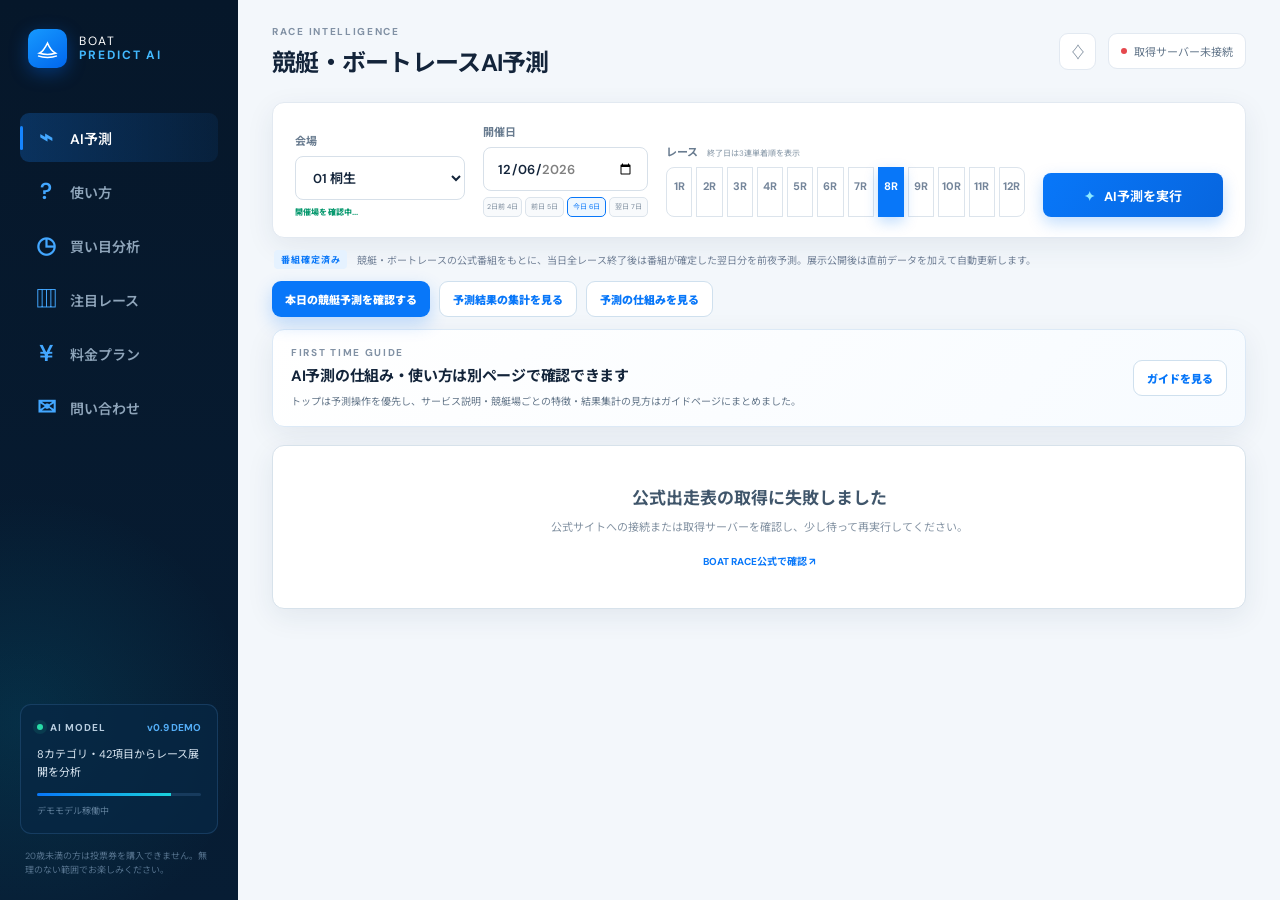
==== commit a7cdd06e: "Add files via upload" ====
--- a/index.html
+++ b/index.html
@@ -93,7 +93,7 @@
   <link rel="preconnect" href="https://fonts.googleapis.com">
   <link rel="preconnect" href="https://fonts.gstatic.com" crossorigin>
   <link href="https://fonts.googleapis.com/css2?family=DM+Sans:wght@400;500;600;700&family=Noto+Sans+JP:wght@400;500;600;700;800&display=swap" rel="stylesheet">
-  <link rel="stylesheet" href="styles.css?v=20260715-cro-seo">
+  <link rel="stylesheet" href="styles.css?v=20260715-guide-page">
   <!-- CRO/SEO改修: ?v= バージョン文字列更新 -->
 </head>
 <body>
@@ -113,6 +113,10 @@
         <a class="nav-item active" href="#">
           <span class="nav-icon">⌁</span>
           AI予測
+        </a>
+        <a class="nav-item" href="guide.html">
+          <span class="nav-icon">?</span>
+          使い方
         </a>
         <a class="nav-item" href="#history">
           <span class="nav-icon">◷</span>
@@ -193,63 +197,17 @@
       <div class="cta-strip" aria-label="主要アクション">
         <a class="cta-primary" href="#predictButton">本日の競艇予測を確認する</a>
         <a class="cta-secondary" href="#resultBoard">予測結果の集計を見る</a>
-        <a class="cta-secondary" href="#contact">問い合わせる</a>
+        <a class="cta-secondary" href="guide.html">予測の仕組みを見る</a>
       </div>
 
-      <!-- SEO改修: コンテンツ追加ブロック1 - サービス概要説明 -->
-      <section class="card">
-        <h2>AIボートレース予測とは</h2>
-        <!-- SEO改修: H2統合 - 概要系H2をこのセクションに統合 -->
-        <h3>このサービスでできること</h3>
-        <p>
-          全国24か所の競艇場で行われるレースの出走表・オッズ・公式結果を自動で取得し、
-          AIが整理・表示します。予測は参考情報として提供しており、
-          的中率・回収率の実績データを自動集計して公開しています。
-          「どの予測が当たって、どれが外れたか」を透明に確認できることが、
-          このサービスの特徴です。
-        </p>
-      </section>
-
-      <!-- SEO改修: コンテンツ追加ブロック1 - 予測の仕組み説明 -->
-      <section class="card">
-        <h2>予測の仕組みと集計方法</h2>
-        <!-- SEO改修: H2統合 - AI・技術系H2をこのセクションに統合 -->
-        <h3>予測はどのように作られるか</h3>
-        <p>
-          出走選手の級別・全国勝率・当地勝率・モーターの性能・スタートタイミング・
-          展示タイムなど、公式サイトで公開されているデータをAIが自動収集し、
-          本命・狙い目・穴の3つの視点で買い目候補を自動生成します。
-          予測はあくまで参考情報であり、的中を保証するものではありません。
-          実際の的中率・回収率の実績は結果ボードで随時公開しています。
-        </p>
-
-        <h3>競艇場ごとの特徴</h3>
-        <p>
-          全国24か所の競艇場はそれぞれ水面の広さ・潮の満ち引き・風向きの傾向が異なります。
-          淡水の河川コース（江戸川・戸田）はうねりが生じやすく波乱が起きやすい一方、
-          大村・徳山などは1コースの1着率が高く堅い傾向があります。
-          各競艇場のページでは、その場ならではの傾向と予測実績を確認できます。
-        </p>
-      </section>
-
-      <!-- SEO改修: コンテンツ追加ブロック2 - 使い方説明 -->
-      <section class="card">
-        <h2>ご利用方法</h2>
-        <!-- SEO改修: H2統合 - 使い方系H2をこのセクションに統合 -->
-        <h3>初めての方へ：基本的な使い方</h3>
-        <ol>
-          <li>画面上部で開催場と日付を選択する</li>
-          <li>レース一覧から確認したいレースを選ぶ</li>
-          <li>AIが自動生成した本命・狙い目・穴の買い目候補を参考にする</li>
-          <li>レース後、結果ボードで的中率・当選本数を確認する</li>
-        </ol>
-        <p>
-          登録・ログイン不要で全機能を無料でご利用いただけます。
-          予測はAIが自動生成する参考情報です。
-          舟券の購入・払戻はこのサービスでは行えません。
-          公営競技の舟券購入は公式サイト（BOAT RACE オフィシャルウェブサイト）または
-          場外発売所で行ってください。
-        </p>
+      <!-- CRO/SEO改修: 長い説明はguide.htmlへ移し、トップは予測操作を優先 -->
+      <section class="card guide-teaser">
+        <div>
+          <p class="eyebrow">FIRST TIME GUIDE</p>
+          <h2>AI予測の仕組み・使い方は別ページで確認できます</h2>
+          <p>トップは予測操作を優先し、サービス説明・競艇場ごとの特徴・結果集計の見方はガイドページにまとめました。</p>
+        </div>
+        <a class="cta-secondary" href="guide.html">ガイドを見る</a>
       </section>
 
       <section id="loadingState" class="loading-state" hidden>
@@ -721,7 +679,7 @@
     </main>
   </div>
 
-  <script src="app.js?v=20260715-cro-seo"></script>
+  <script src="app.js?v=20260715-guide-page"></script>
   <!-- CRO/SEO改修: ?v= バージョン文字列更新 -->
   <!-- SEO改修: FAQPage構造化データ追加 - リッチリザルト獲得のため -->
   <script type="application/ld+json">
--- a/styles.css
+++ b/styles.css
@@ -295,14 +295,14 @@
   display: flex;
   align-items: center;
   justify-content: space-between;
-  gap: 14px;
-  margin-bottom: 14px;
-  padding: 16px 18px;
-  border-radius: 14px;
+  gap: 12px;
+  margin: 8px 0 12px;
+  padding: 12px 14px;
+  border-radius: 12px;
   color: #fff;
   background: linear-gradient(90deg, #ff2f6d, #ff9f1c, #ffe600, #12d176, #00a8ff, #725cff, #ff2f6d);
   background-size: 260% 100%;
-  box-shadow: 0 18px 45px rgba(255, 80, 120, .24);
+  box-shadow: 0 10px 28px rgba(255, 80, 120, .18);
   animation: rainbow-flow 5s linear infinite;
   overflow: hidden;
 }
@@ -330,9 +330,9 @@
   pointer-events: none;
 }
 .rainbow-manshu-banner > * { position: relative; z-index: 1; }
-.rainbow-manshu-banner .eyebrow { margin: 0 0 4px; color: rgba(255,255,255,.82); }
-.rainbow-manshu-banner strong { display: block; font-size: 22px; letter-spacing: -.03em; }
-.rainbow-manshu-banner span { display: block; margin-top: 3px; font-size: 11px; font-weight: 800; }
+.rainbow-manshu-banner .eyebrow { margin: 0 0 3px; color: rgba(255,255,255,.82); font-size: 8px; }
+.rainbow-manshu-banner strong { display: block; font-size: 16px; letter-spacing: -.03em; }
+.rainbow-manshu-banner span { display: block; margin-top: 2px; font-size: 10px; font-weight: 800; }
 .manshu-list { display: flex; flex-wrap: wrap; justify-content: flex-end; gap: 6px; max-width: 48%; }
 .manshu-list b { padding: 5px 7px; border-radius: 999px; background: rgba(255,255,255,.22); font-size: 9px; white-space: nowrap; }
 @keyframes rainbow-flow {
@@ -735,6 +735,18 @@
 }
 
 /* CRO改修: 事例確認後の次アクションをカード化 */
+.guide-teaser {
+  display: flex;
+  align-items: center;
+  justify-content: space-between;
+  gap: 16px;
+  margin-top: 12px;
+  padding: 16px 18px;
+  border-color: #dce9f6;
+  background: linear-gradient(135deg, #fff, #f7fbff);
+}
+.guide-teaser h2 { margin: 0; font-size: 15px; letter-spacing: -.02em; }
+.guide-teaser p:not(.eyebrow) { margin: 7px 0 0; color: #65778a; font-size: 10px; line-height: 1.7; }
 .cta-card {
   display: flex;
   align-items: center;
@@ -780,6 +792,42 @@
   font-size: 10px;
   line-height: 1.65;
 }
+
+/* SEO/CRO改修: トップから移した説明コンテンツ用の独立ガイドページ */
+.guide-page {
+  width: min(920px, calc(100% - 32px));
+  margin: 0 auto;
+  padding: 32px 0 48px;
+}
+.guide-back {
+  display: inline-flex;
+  align-items: center;
+  gap: 6px;
+  margin-bottom: 14px;
+  color: #0877f9;
+  font-size: 11px;
+  font-weight: 900;
+  text-decoration: none;
+}
+.guide-hero {
+  padding: 28px;
+  background:
+    radial-gradient(circle at 88% 20%, rgba(8,119,249,.12), transparent 28%),
+    linear-gradient(135deg, #fff, #f3f9ff);
+}
+.guide-hero h1 { margin: 0; font-size: clamp(28px, 5vw, 46px); letter-spacing: -.05em; }
+.guide-hero p:not(.eyebrow) { max-width: 720px; margin: 14px 0 0; color: #607286; font-size: 13px; line-height: 1.85; }
+.guide-actions { display: flex; flex-wrap: wrap; gap: 10px; margin-top: 18px; }
+.guide-section { margin-top: 16px; padding: 24px; }
+.guide-section h2 { margin: 0 0 12px; font-size: 22px; letter-spacing: -.03em; }
+.guide-section p, .guide-section li { color: #607286; font-size: 12px; line-height: 1.9; }
+.guide-section ol { display: grid; gap: 8px; margin: 0; padding-left: 1.3em; }
+.guide-grid { display: grid; grid-template-columns: repeat(3, minmax(0, 1fr)); gap: 10px; margin-top: 16px; }
+.guide-grid article { padding: 14px; border: 1px solid #e0e8f0; border-radius: 12px; background: #fbfdff; }
+.guide-grid small { color: #8292a4; font-size: 8px; font-weight: 900; letter-spacing: .12em; }
+.guide-grid strong { display: block; margin-top: 6px; font-size: 15px; }
+.guide-grid p { margin: 7px 0 0; font-size: 10px; line-height: 1.7; }
+.guide-warning { border-color: #ffd8aa; background: linear-gradient(135deg, #fffaf2, #fff); }
 .korogashi-game { margin-top: 18px; padding: 22px 24px; background: linear-gradient(135deg, #fff, #f7fbff 58%, #fff8ed); }
 .korogashi-game .card-heading > span { padding: 7px 10px; border-radius: 999px; color: #0877f9; background: #eaf4ff; font-size: 10px; font-weight: 900; white-space: nowrap; }
 .korogashi-game .card-heading > span.buy { color: #0a9a70; background: #e6f8f1; }
@@ -942,6 +990,8 @@
   .performance-race-list { grid-template-columns: 1fr; }
   .strategy-profit-grid { grid-template-columns: 1fr; }
   .result-board-summary { grid-template-columns: repeat(2, minmax(0, 1fr)); }
+  .guide-teaser { align-items: flex-start; flex-direction: column; }
+  .guide-grid { grid-template-columns: 1fr; }
   .cta-card { align-items: flex-start; flex-direction: column; }
   .contact-grid { grid-template-columns: 1fr; }
   .korogashi-main { grid-template-columns: 1fr; }
@@ -998,6 +1048,9 @@
   .plan-actions { display: grid; }
   .demo-notice { align-items: flex-start; line-height: 1.5; }
   .main-prediction, .racer-card, .value-card, .ranking-card, .performance-card { padding: 19px 15px; }
+  .guide-page { width: min(100% - 24px, 920px); padding-top: 20px; }
+  .guide-hero, .guide-section { padding: 18px 16px; }
+  .guide-actions { display: grid; }
   .result-board-summary { grid-template-columns: 1fr; }
   .result-card { padding: 19px 15px; }
   .official-card { padding: 19px 15px; }
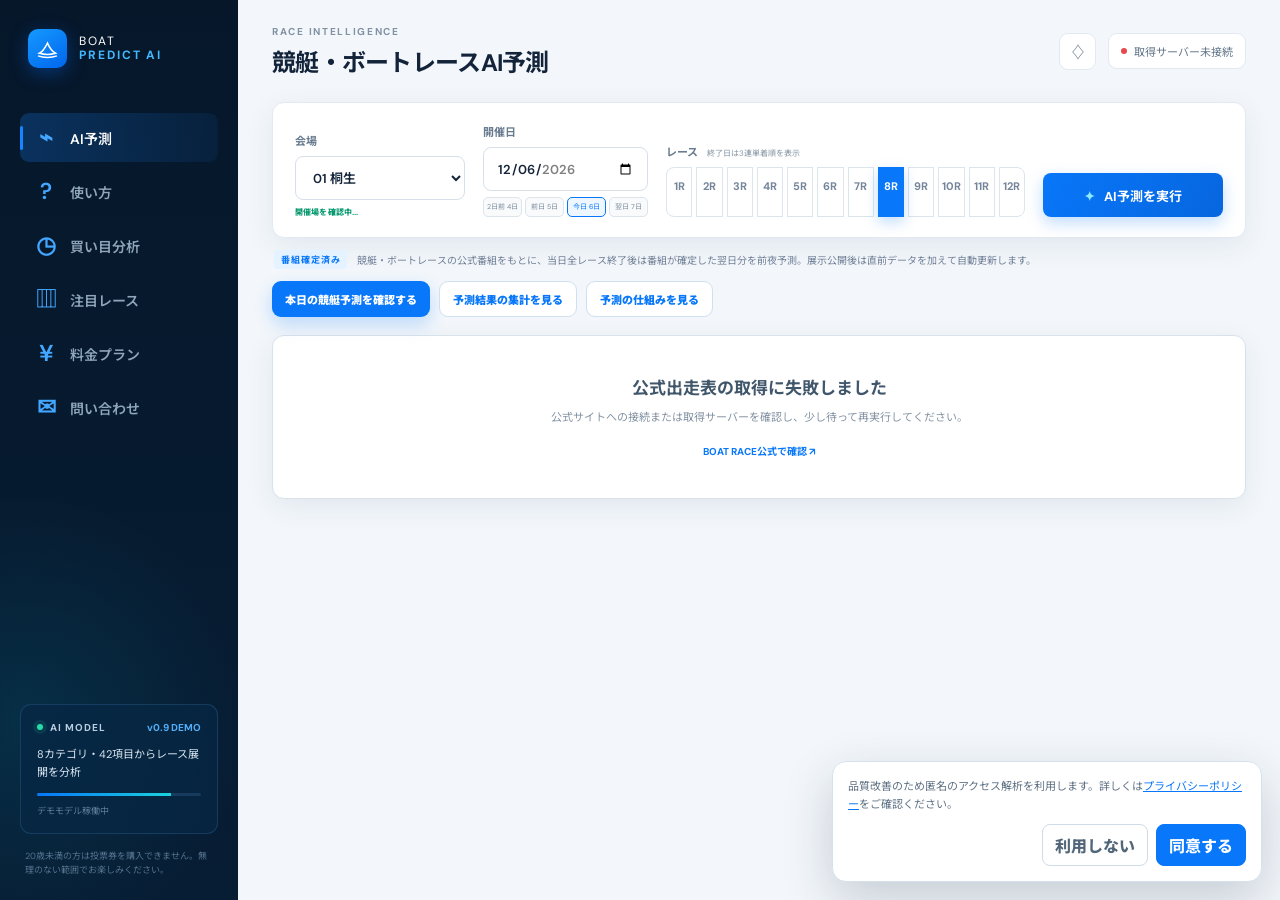
==== commit ca67c6dd: "Add files via upload" ====
--- a/index.html
+++ b/index.html
@@ -3,7 +3,7 @@
 <head>
   <meta charset="UTF-8">
   <meta name="viewport" content="width=device-width, initial-scale=1.0">
-  <meta name="description" content="全国24場対応のボートレース予測AI。競艇の出走表・公式結果・的中率を自動集計し、無料・登録不要で確認できます。まずは本日の開催場を選択。">
+  <meta name="description" content="全国24場対応のボートレース予測AI。競艇の出走表・公式結果・当選本数・回収率を自動集計し、無料・登録不要で確認できます。まずは本日の開催場を選択。">
   <!-- CRO/SEO改修: 強み・対応エリア・行動喚起を含めてmeta descriptionを更新 -->
   <meta name="keywords" content="競艇,ボートレース,競艇予測,ボートレース予想,競艇AI,競艇予測屋,競艇予想AI,3連単予想">
   <meta name="robots" content="index,follow">
@@ -16,14 +16,24 @@
   <meta name="twitter:card" content="summary">
   <title>ボートレース予測AI｜全レース自動集計・無料で予測と結果を確認</title>
   <!-- SEO改修: タイトルタグ最適化 - ターゲットKW「ボートレース予測」を文頭に配置 -->
-  <!-- Google tag (gtag.js) -->
-  <script async src="https://www.googletagmanager.com/gtag/js?id=G-NF2DHHM9C3"></script>
+  <!-- Google Analytics: 同意前は保存しない -->
   <script>
     window.dataLayer = window.dataLayer || [];
     function gtag(){dataLayer.push(arguments);}
+    let initialAnalyticsConsent = 'denied';
+    try {
+      initialAnalyticsConsent = localStorage.getItem('boat-predict-analytics-consent') === 'granted' ? 'granted' : 'denied';
+    } catch {}
+    gtag('consent', 'default', {
+      analytics_storage: initialAnalyticsConsent,
+      ad_storage: 'denied',
+      ad_user_data: 'denied',
+      ad_personalization: 'denied'
+    });
     gtag('js', new Date());
     gtag('config', 'G-NF2DHHM9C3');
   </script>
+  <script async src="https://www.googletagmanager.com/gtag/js?id=G-NF2DHHM9C3"></script>
   <script type="application/ld+json">
   {
     "@context": "https://schema.org",
@@ -70,7 +80,7 @@
           "@id": "https://boat-predict-ai.onrender.com/#organization"
         },
         "areaServed": "全国24か所のボートレース場",
-        "description": "公式データをもとに、出走表・予測候補・公式結果・的中率・回収率を参考情報として自動集計します。"
+        "description": "公式データをもとに、出走表・予測候補・公式結果・当選本数・回収率を参考情報として自動集計します。"
       },
       {
         "@type": "Product",
@@ -92,8 +102,8 @@
   </script>
   <link rel="preconnect" href="https://fonts.googleapis.com">
   <link rel="preconnect" href="https://fonts.gstatic.com" crossorigin>
-  <link href="https://fonts.googleapis.com/css2?family=DM+Sans:wght@400;500;600;700&family=Noto+Sans+JP:wght@400;500;600;700;800&display=swap" rel="stylesheet">
-  <link rel="stylesheet" href="styles.css?v=20260715-guide-page">
+  <link href="https://fonts.googleapis.com/css2?family=DM+Sans:wght@400;500;600;700&amp;family=Noto+Sans+JP:wght@400;500;600;700;800&amp;display=swap" rel="stylesheet">
+  <link rel="stylesheet" href="styles.css?v=20260715-production-hardening">
   <!-- CRO/SEO改修: ?v= バージョン文字列更新 -->
 </head>
 <body>
@@ -199,16 +209,6 @@
         <a class="cta-secondary" href="#resultBoard">予測結果の集計を見る</a>
         <a class="cta-secondary" href="guide.html">予測の仕組みを見る</a>
       </div>
-
-      <!-- CRO/SEO改修: 長い説明はguide.htmlへ移し、トップは予測操作を優先 -->
-      <section class="card guide-teaser">
-        <div>
-          <p class="eyebrow">FIRST TIME GUIDE</p>
-          <h2>AI予測の仕組み・使い方は別ページで確認できます</h2>
-          <p>トップは予測操作を優先し、サービス説明・競艇場ごとの特徴・結果集計の見方はガイドページにまとめました。</p>
-        </div>
-        <a class="cta-secondary" href="guide.html">ガイドを見る</a>
-      </section>
 
       <section id="loadingState" class="loading-state" hidden>
         <div class="radar">
@@ -467,7 +467,7 @@
             </div>
             <div class="official-stat">
               <small>総合予測への配分</small>
-              <strong>25%</strong>
+              <strong>35%</strong>
               <span>独立シグナルとして加点</span>
             </div>
             <p id="officialSummary" class="official-summary"></p>
@@ -500,7 +500,7 @@
               <span>レース</span>
             </div>
             <div class="daily-stat hit">
-              <small>7点内的中</small>
+              <small>11点内的中</small>
               <strong id="dailyExactHits">0</strong>
               <span id="dailyExactRate">0%</span>
             </div>
@@ -544,7 +544,7 @@
             </div>
             <span id="resultBoardStatus">読込中</span>
           </div>
-          <p class="result-board-note">当選時は払戻金額ではなく倍率だけを表示します。未確定レースは当選本数・的中率・回収率の集計から外します。</p>
+          <p class="result-board-note">当選時は払戻金額ではなく倍率だけを表示します。未確定レースは当選本数・回収率の集計から外します。</p>
           <div id="resultBoardSummary" class="result-board-summary"></div>
           <div id="resultBoardRaces" class="result-board-races"></div>
         </section>
@@ -559,12 +559,22 @@
           <a class="cta-primary" href="#predictButton">会場を選んで予測を見る</a>
         </section>
 
+        <!-- 長い説明はguide.htmlへ分離し、トップでは予測結果を先に表示する -->
+        <section class="card guide-teaser">
+          <div>
+            <p class="eyebrow">FIRST TIME GUIDE</p>
+            <h2>AI予測の仕組み・使い方</h2>
+            <p>サービス説明・競艇場ごとの特徴・結果集計の見方は、専用ガイドにまとめています。</p>
+          </div>
+          <a class="cta-secondary" href="guide.html">ガイドを見る</a>
+        </section>
+
         <section id="plans" class="plan-panel">
           <div class="plan-copy">
             <p class="eyebrow">FREE / PREMIUM</p>
             <!-- SEO改修: H2統合 - 既存カード見出しをH3へ変更 -->
-            <h3>無料で試して、深い分析はプレミアムへ</h3>
-            <p>予測画面を優先し、料金案内は確認したい時だけ見られる位置に移しました。</p>
+            <h3>ベータ版を無料公開中</h3>
+            <p>現在は登録・決済なしで利用できます。プレミアム欄は開発中機能の表示デモです。</p>
           </div>
           <div class="plan-cards">
             <article class="plan-card free">
@@ -579,8 +589,8 @@
               </ul>
             </article>
             <article class="plan-card premium">
-              <span>PREMIUM</span>
-              <strong>月額 980円</strong>
+              <span>PREMIUM / 開発中</span>
+              <strong>提供準備中</strong>
               <ul>
                 <li>✅ 基本予測</li>
                 <li>✅ 注目レース</li>
@@ -630,7 +640,7 @@
           <!-- SEO改修: H2新規追加 - FAQPage構造化データと連動 -->
           <dl>
             <dt>このサービスは無料ですか？</dt>
-            <dd>はい、全機能を無料でご利用いただけます。登録・ログインも不要です。</dd>
+            <dd>現在のベータ版は登録・ログイン不要で無料です。プレミアム欄は表示デモで、現時点では有料契約や決済を受け付けていません。</dd>
 
             <dt>AIはどのように予測しているのですか？</dt>
             <dd>
@@ -639,10 +649,10 @@
               AIが買い目候補を自動生成しています。予測は参考情報であり、的中を保証するものではありません。
             </dd>
 
-            <dt>予測の的中率はどのくらいですか？</dt>
+            <dt>予測結果はどのように確認できますか？</dt>
             <dd>
-              的中率・回収率の実績はサービス内の結果ボードで随時公開しています。
-              現在検証中のサービスであり、特定の的中率を保証するものではありません。
+              当選本数・回収率・各レースの当否は、サービス内の結果ボードで随時公開しています。
+              現在検証中のサービスであり、的中や利益を保証するものではありません。
             </dd>
 
             <dt>全国の競艇場に対応していますか？</dt>
@@ -672,14 +682,47 @@
         </section>
 
         <footer>
-          <p>予測は的中を保証するものではありません。投票はご自身の判断と責任で行ってください。</p>
-          <p>BOAT PREDICT AI / PROTOTYPE</p>
+          <div>
+            <p>予測は的中を保証するものではありません。投票はご自身の判断と責任で行ってください。</p>
+            <nav class="legal-links" aria-label="法務・運営情報">
+              <a href="operator.html">運営者情報</a>
+              <a href="terms.html">利用規約</a>
+              <a href="privacy.html">プライバシー</a>
+              <a href="disclaimer.html">免責事項</a>
+              <a href="commerce.html">特商法表記</a>
+            </nav>
+          </div>
+          <p>BOAT PREDICT AI / BETA</p>
         </footer>
       </div>
     </main>
   </div>
 
-  <script src="app.js?v=20260715-guide-page"></script>
+  <div id="analyticsConsent" class="analytics-consent" hidden>
+    <p>品質改善のため匿名のアクセス解析を利用します。詳しくは<a href="privacy.html">プライバシーポリシー</a>をご確認ください。</p>
+    <div>
+      <button type="button" data-analytics-consent="denied">利用しない</button>
+      <button type="button" class="accept" data-analytics-consent="granted">同意する</button>
+    </div>
+  </div>
+  <script>
+    (() => {
+      const key = 'boat-predict-analytics-consent';
+      const banner = document.getElementById('analyticsConsent');
+      let savedConsent = null;
+      try { savedConsent = localStorage.getItem(key); } catch {}
+      if (!savedConsent) banner.hidden = false;
+      banner.querySelectorAll('[data-analytics-consent]').forEach((button) => {
+        button.addEventListener('click', () => {
+          const consent = button.dataset.analyticsConsent;
+          try { localStorage.setItem(key, consent); } catch {}
+          gtag('consent', 'update', { analytics_storage: consent });
+          banner.hidden = true;
+        });
+      });
+    })();
+  </script>
+  <script src="app.js?v=20260715-production-hardening"></script>
   <!-- CRO/SEO改修: ?v= バージョン文字列更新 -->
   <!-- SEO改修: FAQPage構造化データ追加 - リッチリザルト獲得のため -->
   <script type="application/ld+json">
@@ -692,7 +735,7 @@
         "name": "このサービスは無料ですか？",
         "acceptedAnswer": {
           "@type": "Answer",
-          "text": "はい、全機能を無料でご利用いただけます。登録・ログインも不要です。"
+          "text": "現在のベータ版は登録・ログイン不要で無料です。プレミアム欄は表示デモで、現時点では有料契約や決済を受け付けていません。"
         }
       },
       {
@@ -705,10 +748,10 @@
       },
       {
         "@type": "Question",
-        "name": "予測の的中率はどのくらいですか？",
+        "name": "予測結果はどのように確認できますか？",
         "acceptedAnswer": {
           "@type": "Answer",
-          "text": "的中率・回収率の実績はサービス内の結果ボードで随時公開しています。現在検証中のサービスであり、特定の的中率を保証するものではありません。"
+          "text": "当選本数・回収率・各レースの当否はサービス内の結果ボードで随時公開しています。現在検証中のサービスであり、的中や利益を保証するものではありません。"
         }
       },
       {
--- a/styles.css
+++ b/styles.css
@@ -694,6 +694,9 @@
 .result-board-race-main span { display: block; margin-top: 6px; color: #6f7f90; font-size: 10px; font-weight: 800; line-height: 1.35; }
 .result-board-race-hits { display: grid; gap: 7px; min-width: 0; }
 .result-board-race.winner { border-color: #bde4d6; background: linear-gradient(135deg, #f5fcf9, #fff); }
+.result-board-race.loser { border-color: #e7edf3; background: #fbfcfd; }
+.result-board-race.loser .result-board-race-main strong,
+.result-board-race.pending .result-board-race-main strong { color: #647487; }
 .result-board-race.high-payout { grid-template-columns: 148px minmax(0, 1fr); padding: 15px 18px; border: 0; overflow: hidden; box-shadow: 0 10px 28px rgba(185, 77, 120, .16); }
 .result-board-race.high-payout .result-board-race-main small,
 .result-board-race.high-payout .result-board-race-main strong,
@@ -714,6 +717,7 @@
 .result-board-hit-line small { color: currentColor; opacity: .68; font-size: 7px; font-weight: 900; letter-spacing: .12em; }
 .result-board-hit-line b { overflow: hidden; color: currentColor; font-size: 13px; line-height: 1.15; text-overflow: ellipsis; white-space: nowrap; }
 .result-board-hit-line span:last-child b { font-size: 20px; letter-spacing: -.03em; }
+.result-board-hit-line.miss span { color: #607286; background: #eef3f7; }
 .result-board-hit-line.gold span { color: #6a4300; background: linear-gradient(135deg, #fff4b7, #f7c849 52%, #fff1a2); border: 1px solid rgba(224, 182, 41, .8); }
 .result-board-hit-line.rainbow span { color: #fff; background: rgba(255,255,255,.16); border: 1px solid rgba(255,255,255,.42); text-shadow: 0 1px 3px rgba(0,0,0,.2); }
 .result-board-chip { display: inline-grid; gap: 2px; max-width: 100%; padding: 8px 10px; border-radius: 12px; color: #0b8060; background: #e7f8f1; font-size: 9px; font-weight: 900; white-space: nowrap; }
@@ -828,6 +832,13 @@
 .guide-grid strong { display: block; margin-top: 6px; font-size: 15px; }
 .guide-grid p { margin: 7px 0 0; font-size: 10px; line-height: 1.7; }
 .guide-warning { border-color: #ffd8aa; background: linear-gradient(135deg, #fffaf2, #fff); }
+.legal-table { display: grid; gap: 0; margin: 0; border: 1px solid #e0e8f0; border-radius: 12px; overflow: hidden; }
+.legal-table > div { display: grid; grid-template-columns: 180px minmax(0, 1fr); border-top: 1px solid #e0e8f0; }
+.legal-table > div:first-child { border-top: 0; }
+.legal-table dt, .legal-table dd { margin: 0; padding: 12px 14px; font-size: 11px; line-height: 1.7; }
+.legal-table dt { color: #425a71; background: #f3f7fa; font-weight: 900; }
+.legal-table dd { color: #607286; background: #fff; }
+.legal-table a { color: #0877f9; }
 .korogashi-game { margin-top: 18px; padding: 22px 24px; background: linear-gradient(135deg, #fff, #f7fbff 58%, #fff8ed); }
 .korogashi-game .card-heading > span { padding: 7px 10px; border-radius: 999px; color: #0877f9; background: #eaf4ff; font-size: 10px; font-weight: 900; white-space: nowrap; }
 .korogashi-game .card-heading > span.buy { color: #0a9a70; background: #e6f8f1; }
@@ -918,6 +929,26 @@
 @keyframes skeletonPulse { to { transform: translateX(100%); } }
 
 footer { display: flex; justify-content: space-between; padding: 22px 3px 0; color: #9aa7b3; font-size: 9px; }
+.legal-links { display: flex; flex-wrap: wrap; gap: 7px 12px; margin-top: 7px; }
+.legal-links a { color: #65778a; font-weight: 800; text-decoration: none; }
+.legal-links a:hover { color: #0877f9; }
+.analytics-consent {
+  position: fixed;
+  z-index: 1000;
+  right: 18px;
+  bottom: 18px;
+  width: min(430px, calc(100% - 36px));
+  padding: 15px;
+  border: 1px solid #d5e2ee;
+  border-radius: 14px;
+  background: #fff;
+  box-shadow: 0 18px 50px rgba(19, 37, 58, .2);
+}
+.analytics-consent p { margin: 0; color: #5f7184; font-size: 11px; line-height: 1.65; }
+.analytics-consent a { color: #0877f9; }
+.analytics-consent > div { display: flex; justify-content: flex-end; gap: 8px; margin-top: 11px; }
+.analytics-consent button { padding: 8px 12px; border: 1px solid #cfdbe7; border-radius: 8px; color: #52667a; background: #fff; font-weight: 800; }
+.analytics-consent button.accept { border-color: #0877f9; color: #fff; background: #0877f9; }
 
 .admin-page { background: #eef4fa; }
 .admin-shell { max-width: 1120px; margin: 0 auto; padding: 34px 18px 46px; }
@@ -1051,6 +1082,9 @@
   .guide-page { width: min(100% - 24px, 920px); padding-top: 20px; }
   .guide-hero, .guide-section { padding: 18px 16px; }
   .guide-actions { display: grid; }
+  .legal-table > div { grid-template-columns: 1fr; }
+  .legal-table dt { padding-bottom: 6px; }
+  .legal-table dd { padding-top: 6px; }
   .result-board-summary { grid-template-columns: 1fr; }
   .result-card { padding: 19px 15px; }
   .official-card { padding: 19px 15px; }
